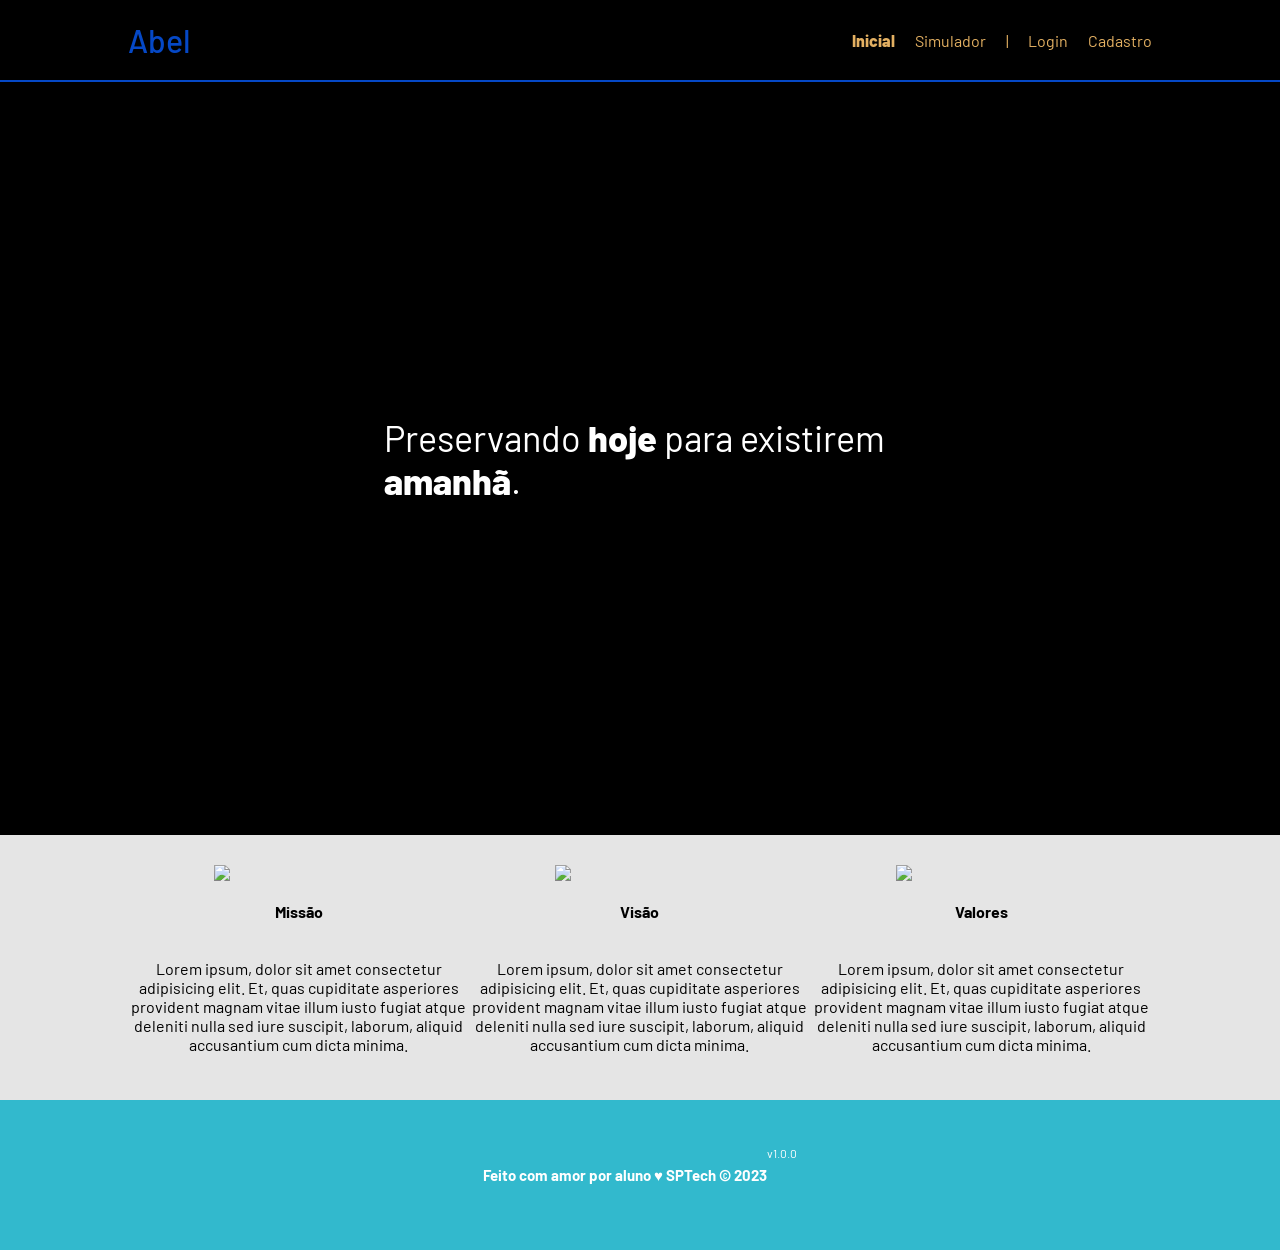
==== public/index.html @ 39e44825 "Reconfigurando diretórios" ====
<!DOCTYPE html>
<html lang="en">

<head>
    <meta charset="UTF-8">
    <meta http-equiv="X-UA-Compatible" content="IE=edge">
    <meta name="viewport" content="width=device-width, initial-scale=1.0">

    <title>AquaTech | Página Inicial</title>

    <script src="./js/sessao.js"></script>

    <link rel="stylesheet" href="./css/estilo.css">
    <link rel="icon" href="./assets/icon/favicon2.ico">
    <link rel="preconnect" href="https://fonts.gstatic.com">
</head>

<body>
    <div class="header">
      <div class="container">
        <h1 class="titulo">Abel</h1>
        <ul class="navbar">
          <li class="agora">
            <a href="#">Inicial</a>
          </li>
          <li>
            <a href="simulador.html">Simulador</a>
          </li>
          <li>|</li>
          <li>
            <a href="login.html">Login</a>
          </li>
          <li>
            <a href="cadastro.html">Cadastro</a>
          </li>
        </ul>
      </div>
    </div>
  
    <div class="banner">
      <div class="container">
        <p>Preservando <span>hoje</span> para existirem <span>amanhã</span>.</p>
      </div>
    </div>
  
    <div class="social">
      <div class="container">
        <div class="boxes">
          <div class="box">
            <img src="assets/imgs/planet-earth_color.png">
            <h4>Missão</h4>
            <p>Lorem ipsum, dolor sit amet consectetur adipisicing elit. Et, quas cupiditate asperiores provident magnam
              vitae illum iusto fugiat atque deleniti nulla sed iure suscipit, laborum, aliquid accusantium cum dicta
              minima.</p>
          </div>
          <div class="box">
            <img src="assets/imgs/lightbulb_color.png">
            <h4>Visão</h4>
            <p>Lorem ipsum, dolor sit amet consectetur adipisicing elit. Et, quas cupiditate asperiores provident magnam
              vitae illum iusto fugiat atque deleniti nulla sed iure suscipit, laborum, aliquid accusantium cum dicta
              minima.</p>
          </div>
          <div class="box">
            <img src="assets/imgs/growth_color.png">
            <h4>Valores</h4>
            <p>Lorem ipsum, dolor sit amet consectetur adipisicing elit. Et, quas cupiditate asperiores provident magnam
              vitae illum iusto fugiat atque deleniti nulla sed iure suscipit, laborum, aliquid accusantium cum dicta
              minima.</p>
          </div>
        </div>
      </div>
    </div>
  
    <div class="footer">
      <div class="container">
        <h4>Feito com amor por aluno &hearts; SPTech &copy; 2023</h4>
        <span class="version">v1.0.0</span>
      </div>
    </div>
  </body>

</html>
---- public/css/estilo.css ----
@import url('https://fonts.googleapis.com/css2?family=Barlow:ital,wght@0,100;0,200;0,300;0,400;0,500;0,600;0,700;0,800;0,900;1,100;1,200;1,300;1,400;1,500;1,600;1,700;1,800;1,900&display=swap');


body {
  margin: 0;
  padding: 0;
  font-family: 'Barlow', 'Segoe UI', 'Segoe UI', Tahoma, Geneva, Verdana, sans-serif;
  background-color: black;
}

:root {
  --tamanho-header: 80px;
  --tamanho-banner: calc(100vh - var(--tamanho-header) - var(--tamanho-footer) - 2px);
  --tamanho-simulador: calc(100vh - var(--tamanho-header) - var(--tamanho-footer) - 2px);
  --tamanho-login: calc(100vh - var(--tamanho-header) - var(--tamanho-footer) - 2px);
  --tamanho-footer: 65px;
}

.container {
  display: flex;
  width: 80%;
  margin: auto;
}

.header {
  height: var(--tamanho-header);
  border-bottom: 2px solid #0548C6;
}

.header .container {
  justify-content: space-between;
  align-items: center;
  height: 100%;
}

.header a {
  text-decoration: none;
  color: #e3b062;
}

.agora {
  font-weight: 800;
}

.navbar {
  width: 300px;
  display: flex;
  align-items: center;
  justify-content: space-between;
  list-style: none;
  color: #e3b062;
}

.titulo {
  font-family: ;
  color: #0548C6;
  width: fit-content;
  font-weight: 500;
}

.header h1 {
  margin: 0;
}

/* BANNER */

.banner {
  height: var(--tamanho-banner);
  color: white;
  background-image: url('../assets/imgs/bg-jelly-fish-para-home.png');
  background-size: cover;
}

.banner .container {
  justify-content: center;
  align-items: center;
  height: 100%;
}

.banner .container p {
  width: 50%;
  margin: 0;
  padding: 0;
  font-size: 36px;
}

.banner .container span {
  font-weight: 800;
}

/* MISSÃO VISÃO VALORES */

.social {
  background-color: #e5e5e5;
  display: flex;
}

.social .container {
  justify-content: center;
}

.box img {
  width: 170px;
}

.social .container .boxes {
  display: flex;
  justify-content: space-between;
  width: 100%;
  padding: 30px 0;
}

.social p {
  text-align: center;
}

.box {
  display: flex;
  flex-direction: column;
  align-items: center;
}

/* FOOTER */

.footer {
  background-color: #32b9cd;
  height: 150px;
  color: #fff;
  display: flex;
  font-size: 15px;
}

.footer .container {
  justify-content: center;
  text-align: center;
}

.footer .container .version {
  font-size: 12px;
}

/* LOGIN */

.login {
  height: var(--tamanho-login);
  background-image: url('../assets/imgs/bg-jelly-fish-para-home.png');
  background-size: cover;
}

.login .container {
  justify-content: center;
  align-items: center;
  height: 100%;
}

.card {
  width: 50%;
  background-color: #e5e5e5;
  border-radius: 10px;
  display: flex;
  align-items: center;
  justify-content: space-evenly;
  color: palevioletred;
  flex-direction: column;
  height: fit-content;
  padding: 20px 0;
}

.card h2 {
  margin: 0;
  font-size: 30px;
}

.formulario {
  display: flex;
  height: 90%;
  width: 80%;
  justify-content: space-around;
  flex-direction: column;
}

.formulario span {
  font-size: 15px;
  font-weight: 800;
}

.formulario input {
  border: 2px solid #32b9cd;
  text-align: center;
  border-radius: 10px;
  margin: 0;
}

.formulario select {
  border: 2px solid #32b9cd;
  background-color: white;
  color: gray;
  height: 36px;
  text-align: center;
  border-radius: 10px;
  margin: 0;
}

.campo {
  display: flex;
  flex-direction: column;
  justify-content: start;
  padding: 5px 0;
}

.botao {
  cursor: pointer;
  font-family: "Barlow", sans-serif;
  border: 0;
  border-radius: 5px;
  font-weight: 600;
  font-size: 18px;
  color: #fff;
  background-color: #ED145B;
  width: 120px;
  height: 30px;
  align-self: center;
  margin-top: 20px;
}

.loading-div {
  width: 50px;
  display: none;
}

.loading-div img {
  height: 50px;
  width: 50px;
}

#div_erros_login {
  display: none
}

/* FORMULARIO */

.alerta_erro{
  display: flex;
  justify-content: flex-end;
}

.card_erro {
  display: none;
  background-color: #fff;
  color: black;
  width: 230px;
  position: fixed;
  border-radius: 4px;
  border: #ED145B 3px solid;
  padding: 10px;
  margin-right: 10%;
}

.card_erro #mensagem_erro{
  font-weight: 500;
  font-size: 20px;
}

.formulario .tipo_campo {
  font-size: 20px;
  font-weight: 600 !important;
}

.formulario {
  display: flex;
  flex-direction: column;
}

input {
  margin-bottom: 10px;
  border: 2px solid #32b9cd;
  padding: 10px;
  text-align: center;
  border-radius: 10px;
}

.btn {
  font-family: "Barlow", sans-serif;
  border: 0;
  border-radius: 5px;
  font-weight: 600;
  font-size: 18px;
  padding: 10px 15px;
  color: white;
  background-color: #ED145B;
  width: 120px;
  align-self: center;
  margin-top: 5px;
}

.loading-div {
  width: 50px;
  margin: auto;
  display: none;
}

.loading-div img {
  height: 50px;
  width: 50px;
}

/* SIMULADOR */

.simulador {
  color: white;
}

.simulador .container {
  flex-direction: column;
  overflow: scroll; 
  height: var(--tamanho-simulador);
}

/* ALERTA */

#alerta {
  position: absolute;
  right: 0;
  bottom: 0;
}

.mensagem-alarme {
  background-color: white;
  border-radius: 5px;
  width: 300px;
  height: 80px;
  margin: 10px;
  padding: 10px 0;
  display: flex;
  justify-content: space-evenly;
  align-items: center;
}

.mensagem-alarme h3 {
  font-size: 14px;
  margin: 0;
}

.mensagem-alarme .informacao {
  width: 66%;
}

.alarme-sino {
  width: 48px;
  height: 48px;
  animation-name: bell;
  animation-duration: 4s;
  background-image: url('https://cdn-icons-png.flaticon.com/512/1157/1157000.png');
  background-size: cover;
  animation-iteration-count: infinite;
}

@keyframes bell {
  0%   {transform: rotate(25deg)}
  25%  {transform: rotate(-25deg)}
  50%  {transform: rotate(25deg)}
  75%  {transform: rotate(-25deg)}
  100% {transform: rotate(25deg)}
}
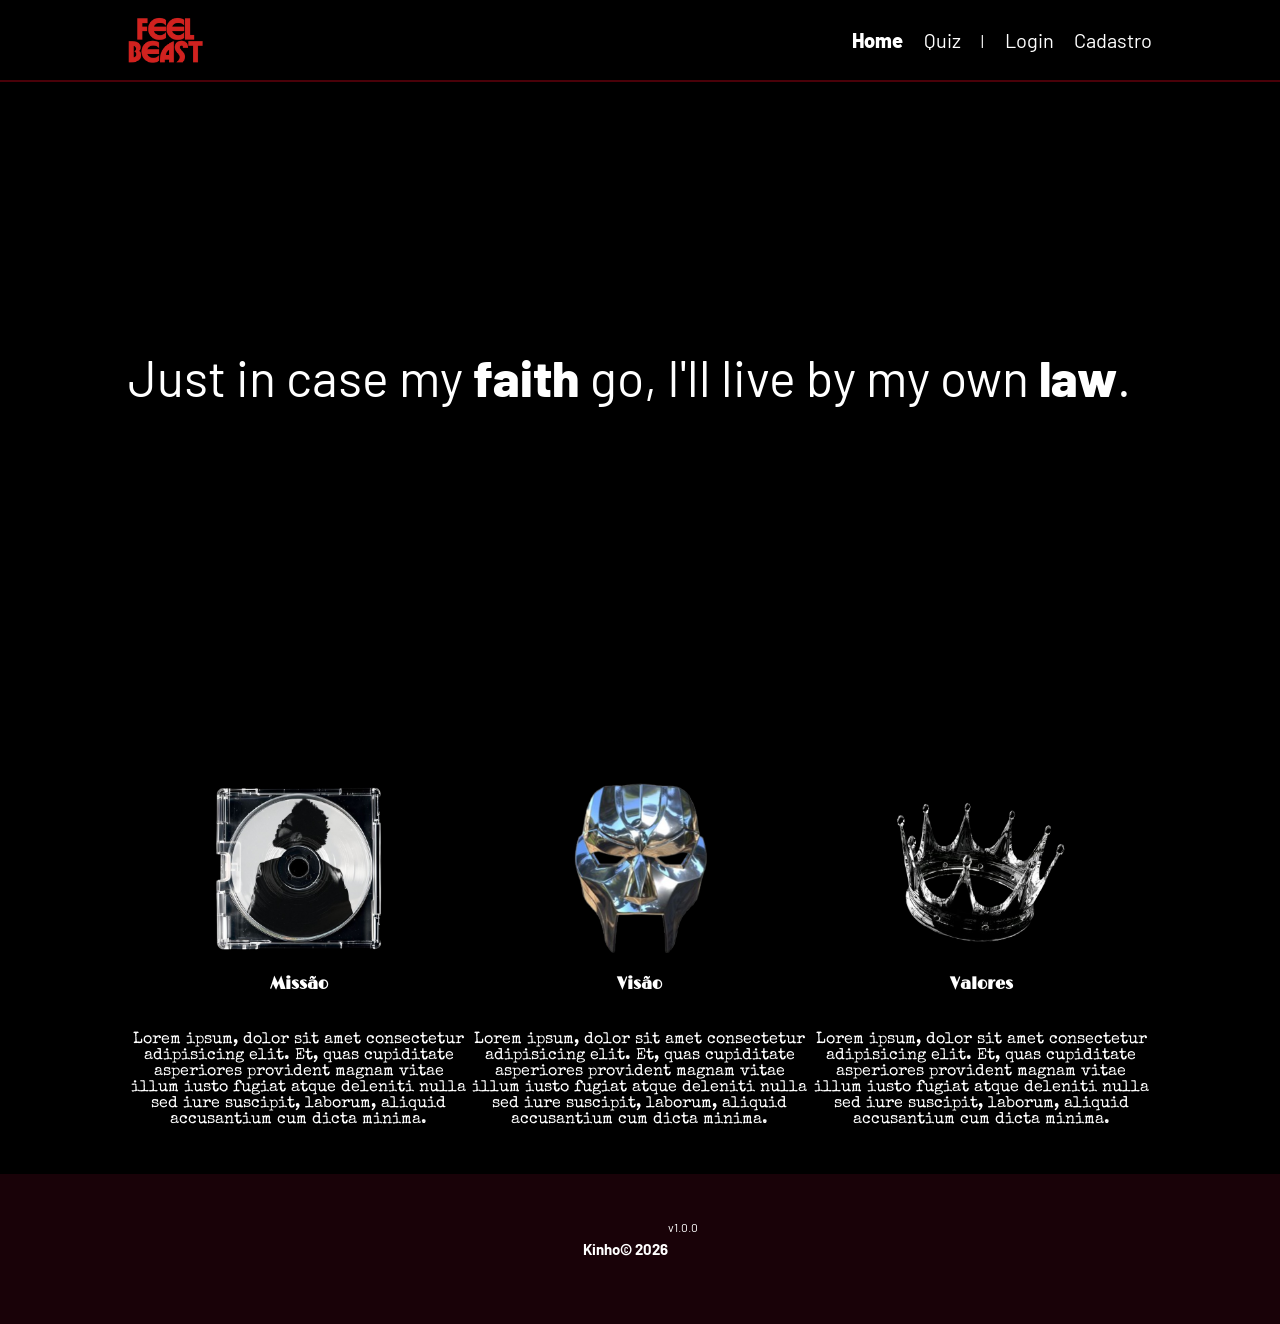
==== commit c4bbde7b: "Fazendo algumas alterações na home completa e detalhes nas outras pages" ====
--- a/public/index.html
+++ b/public/index.html
@@ -6,25 +6,25 @@
     <meta http-equiv="X-UA-Compatible" content="IE=edge">
     <meta name="viewport" content="width=device-width, initial-scale=1.0">
 
-    <title>AquaTech | Página Inicial</title>
+    <title>Feel Beast | Home</title>
 
     <script src="./js/sessao.js"></script>
 
     <link rel="stylesheet" href="./css/estilo.css">
-    <link rel="icon" href="./assets/icon/favicon2.ico">
+    <link rel="icon" href="./assets/icon/XOicon.png">
     <link rel="preconnect" href="https://fonts.gstatic.com">
 </head>
 
 <body>
     <div class="header">
       <div class="container">
-        <h1 class="titulo">Abel</h1>
+        <a href="index.html" class="titulo"><img src="../public/assets/imgs/FeelBeast.png" alt=""></a>
         <ul class="navbar">
           <li class="agora">
-            <a href="#">Inicial</a>
+            <a href="#">Home</a>
           </li>
           <li>
-            <a href="simulador.html">Simulador</a>
+            <a href="quiz.html">Quiz</a>
           </li>
           <li>|</li>
           <li>
@@ -39,7 +39,7 @@
   
     <div class="banner">
       <div class="container">
-        <p>Preservando <span>hoje</span> para existirem <span>amanhã</span>.</p>
+        <p>Just in case my <span>faith</span> go, I'll live by my own <span>law</span>.</p>
       </div>
     </div>
   
@@ -47,21 +47,21 @@
       <div class="container">
         <div class="boxes">
           <div class="box">
-            <img src="assets/imgs/planet-earth_color.png">
+            <img src="assets/imgs/disc.png">
             <h4>Missão</h4>
             <p>Lorem ipsum, dolor sit amet consectetur adipisicing elit. Et, quas cupiditate asperiores provident magnam
               vitae illum iusto fugiat atque deleniti nulla sed iure suscipit, laborum, aliquid accusantium cum dicta
               minima.</p>
           </div>
           <div class="box">
-            <img src="assets/imgs/lightbulb_color.png">
+            <img src="assets/imgs/mask.png">
             <h4>Visão</h4>
             <p>Lorem ipsum, dolor sit amet consectetur adipisicing elit. Et, quas cupiditate asperiores provident magnam
               vitae illum iusto fugiat atque deleniti nulla sed iure suscipit, laborum, aliquid accusantium cum dicta
               minima.</p>
           </div>
           <div class="box">
-            <img src="assets/imgs/growth_color.png">
+            <img src="assets/imgs/crown.png">
             <h4>Valores</h4>
             <p>Lorem ipsum, dolor sit amet consectetur adipisicing elit. Et, quas cupiditate asperiores provident magnam
               vitae illum iusto fugiat atque deleniti nulla sed iure suscipit, laborum, aliquid accusantium cum dicta
@@ -73,7 +73,7 @@
   
     <div class="footer">
       <div class="container">
-        <h4>Feito com amor por aluno &hearts; SPTech &copy; 2023</h4>
+        <h4>Kinho&copy; 2026</h4>
         <span class="version">v1.0.0</span>
       </div>
     </div>
--- a/public/css/estilo.css
+++ b/public/css/estilo.css
@@ -1,5 +1,6 @@
 @import url('https://fonts.googleapis.com/css2?family=Barlow:ital,wght@0,100;0,200;0,300;0,400;0,500;0,600;0,700;0,800;0,900;1,100;1,200;1,300;1,400;1,500;1,600;1,700;1,800;1,900&display=swap');
-
+@import url('https://fonts.googleapis.com/css2?family=Limelight&display=swap');
+@import url('https://fonts.googleapis.com/css2?family=Limelight&family=Special+Elite&display=swap');
 
 body {
   margin: 0;
@@ -11,7 +12,7 @@
 :root {
   --tamanho-header: 80px;
   --tamanho-banner: calc(100vh - var(--tamanho-header) - var(--tamanho-footer) - 2px);
-  --tamanho-simulador: calc(100vh - var(--tamanho-header) - var(--tamanho-footer) - 2px);
+  --tamanho-quiz: calc(100vh - var(--tamanho-header) - var(--tamanho-footer) - 2px);
   --tamanho-login: calc(100vh - var(--tamanho-header) - var(--tamanho-footer) - 2px);
   --tamanho-footer: 65px;
 }
@@ -24,7 +25,10 @@
 
 .header {
   height: var(--tamanho-header);
-  border-bottom: 2px solid #0548C6;
+  border-bottom: 2px solid #4a0109;
+  position: fixed;
+  width: 100%;
+  background-color: black;
 }
 
 .header .container {
@@ -34,8 +38,9 @@
 }
 
 .header a {
+  font-size: 20px;
   text-decoration: none;
-  color: #e3b062;
+  color: white;
 }
 
 .agora {
@@ -48,14 +53,14 @@
   align-items: center;
   justify-content: space-between;
   list-style: none;
-  color: #e3b062;
+  color: white;
 }
 
 .titulo {
-  font-family: ;
-  color: #0548C6;
-  width: fit-content;
-  font-weight: 500;
+  width: 75px;
+  height: 75px;
+  display: flex;
+
 }
 
 .header h1 {
@@ -67,7 +72,7 @@
 .banner {
   height: var(--tamanho-banner);
   color: white;
-  background-image: url('../assets/imgs/bg-jelly-fish-para-home.png');
+  background-image: url('../assets/imgs/banner.jpg');
   background-size: cover;
 }
 
@@ -78,10 +83,10 @@
 }
 
 .banner .container p {
-  width: 50%;
+  width: 100%;
   margin: 0;
   padding: 0;
-  font-size: 36px;
+  font-size: 50px;
 }
 
 .banner .container span {
@@ -91,7 +96,7 @@
 /* MISSÃO VISÃO VALORES */
 
 .social {
-  background-color: #e5e5e5;
+  background-color: black;
   display: flex;
 }
 
@@ -110,8 +115,15 @@
   padding: 30px 0;
 }
 
-.social p {
-  text-align: center;
+.social p{
+  text-align: center;
+  color: white;
+  font-family: "Special Elite", system-ui;
+}
+
+.social h4{
+  color: white;
+  font-family: "Limelight", sans-serif;
 }
 
 .box {
@@ -123,7 +135,7 @@
 /* FOOTER */
 
 .footer {
-  background-color: #32b9cd;
+  background-color: #190208;
   height: 150px;
   color: #fff;
   display: flex;
@@ -143,7 +155,7 @@
 
 .login {
   height: var(--tamanho-login);
-  background-image: url('../assets/imgs/bg-jelly-fish-para-home.png');
+  background-image: url('../assets/imgs/banner.jpg');
   background-size: cover;
 }
 
@@ -304,16 +316,16 @@
   width: 50px;
 }
 
-/* SIMULADOR */
-
-.simulador {
-  color: white;
-}
-
-.simulador .container {
+/* QUIZ */
+
+.quiz {
+  color: white;
+}
+
+.quiz .container {
   flex-direction: column;
   overflow: scroll; 
-  height: var(--tamanho-simulador);
+  height: var(--tamanho-quiz);
 }
 
 /* ALERTA */
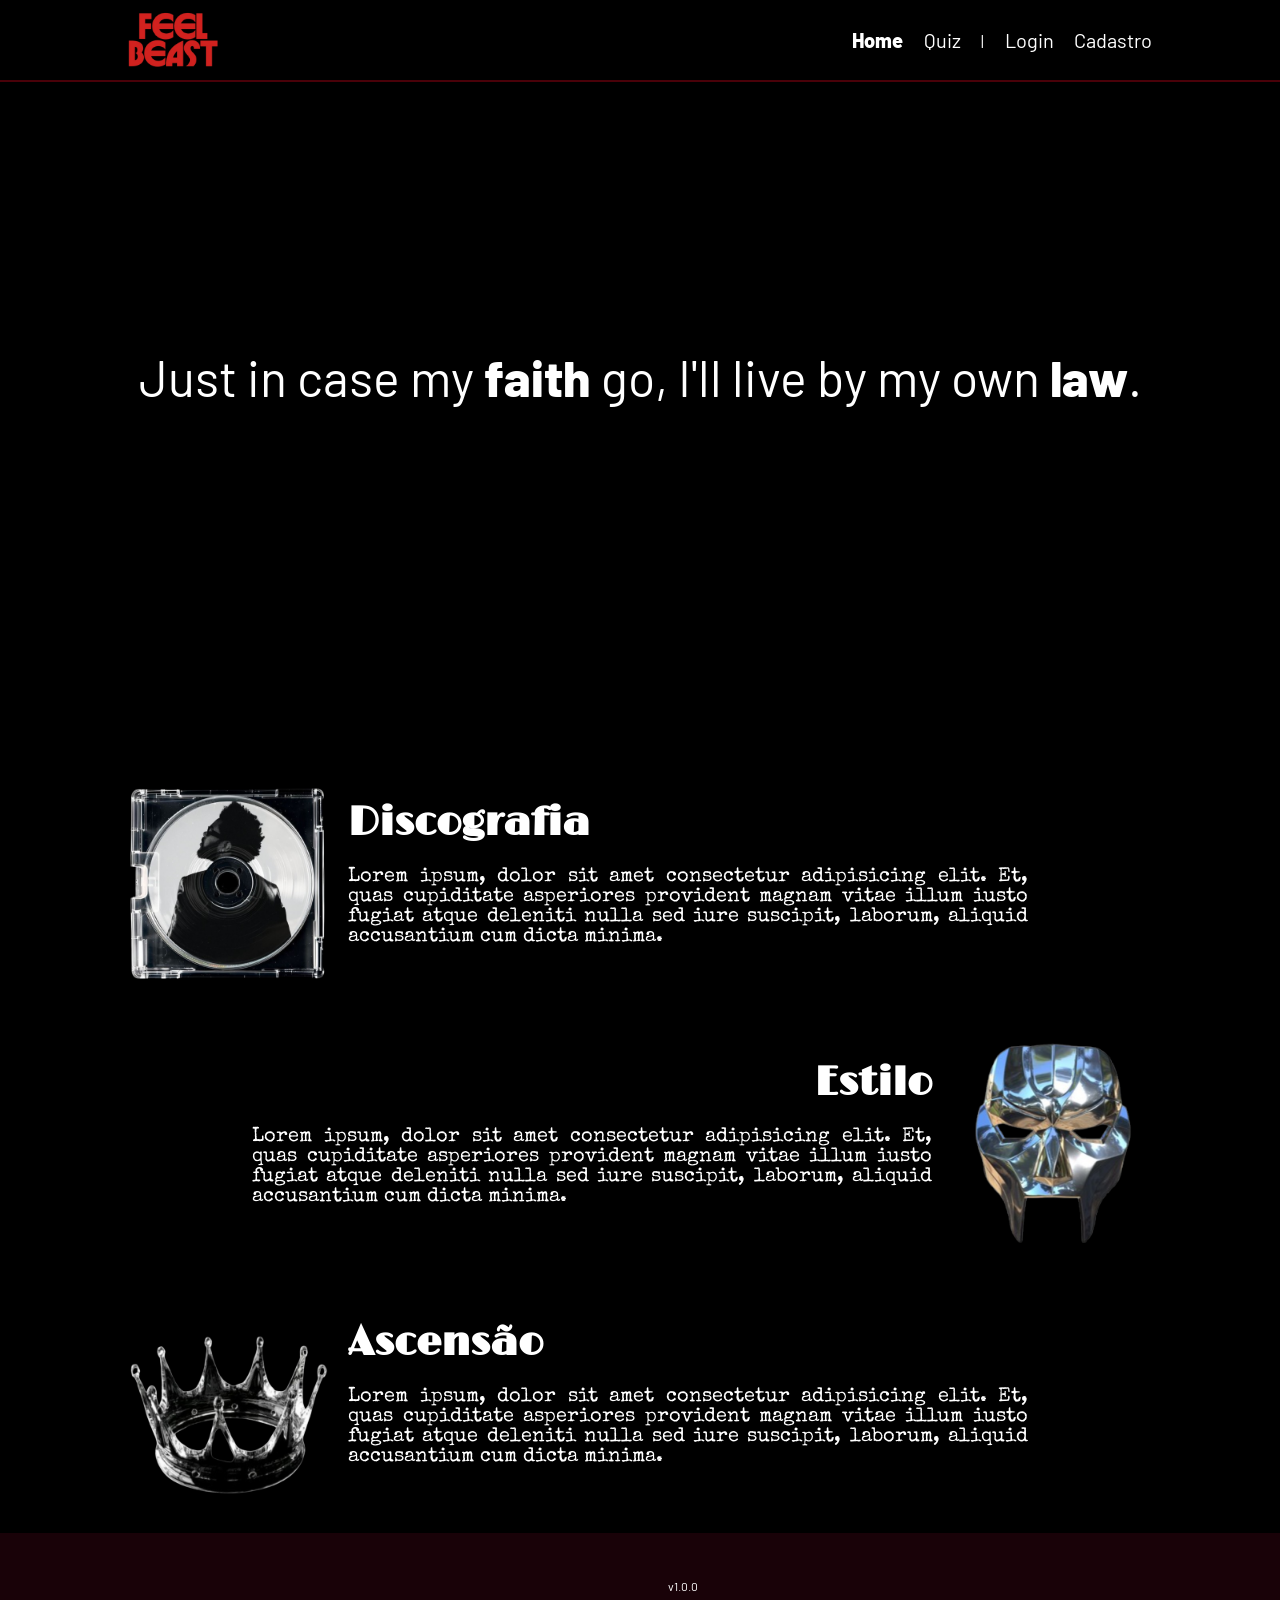
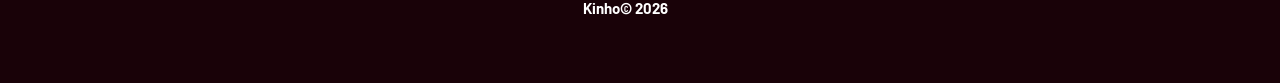
==== commit 1eee76e5: "Fazendo alterações no CSS" ====
--- a/public/index.html
+++ b/public/index.html
@@ -2,67 +2,72 @@
 <html lang="en">
 
 <head>
-    <meta charset="UTF-8">
-    <meta http-equiv="X-UA-Compatible" content="IE=edge">
-    <meta name="viewport" content="width=device-width, initial-scale=1.0">
+  <meta charset="UTF-8">
+  <meta http-equiv="X-UA-Compatible" content="IE=edge">
+  <meta name="viewport" content="width=device-width, initial-scale=1.0">
 
-    <title>Feel Beast | Home</title>
+  <title>Feel Beast | Home</title>
 
-    <script src="./js/sessao.js"></script>
+  <script src="./js/sessao.js"></script>
 
-    <link rel="stylesheet" href="./css/estilo.css">
-    <link rel="icon" href="./assets/icon/XOicon.png">
-    <link rel="preconnect" href="https://fonts.gstatic.com">
+  <link rel="stylesheet" href="./css/estilo.css">
+  <link rel="icon" href="./assets/icon/XOicon.png">
+  <link rel="preconnect" href="https://fonts.gstatic.com">
 </head>
 
 <body>
-    <div class="header">
-      <div class="container">
-        <a href="index.html" class="titulo"><img src="../public/assets/imgs/FeelBeast.png" alt=""></a>
-        <ul class="navbar">
-          <li class="agora">
-            <a href="#">Home</a>
-          </li>
-          <li>
-            <a href="quiz.html">Quiz</a>
-          </li>
-          <li>|</li>
-          <li>
-            <a href="login.html">Login</a>
-          </li>
-          <li>
-            <a href="cadastro.html">Cadastro</a>
-          </li>
-        </ul>
-      </div>
+  <div class="header">
+    <div class="container">
+      <a href="index.html" class="titulo"><img src="../public/assets/imgs/FeelBeast.png" alt=""></a>
+      <ul class="navbar">
+        <li class="agora">
+          <a href="#">Home</a>
+        </li>
+        <li>
+          <a href="quiz.html">Quiz</a>
+        </li>
+        <li>|</li>
+        <li>
+          <a href="login.html">Login</a>
+        </li>
+        <li>
+          <a href="cadastro.html">Cadastro</a>
+        </li>
+      </ul>
     </div>
-  
-    <div class="banner">
-      <div class="container">
-        <p>Just in case my <span>faith</span> go, I'll live by my own <span>law</span>.</p>
-      </div>
+  </div>
+
+  <div class="banner">
+    <div class="container">
+      <p>Just in case my <span>faith</span> go, I'll live by my own <span>law</span>.</p>
     </div>
-  
-    <div class="social">
-      <div class="container">
-        <div class="boxes">
-          <div class="box">
-            <img src="assets/imgs/disc.png">
-            <h4>Missão</h4>
+  </div>
+
+  <div class="social">
+    <div class="container">
+      <div class="boxes">
+        <div class="box box1">
+          <img src="assets/imgs/disc.png">
+          <div class="info">
+            <h4>Discografia</h4>
             <p>Lorem ipsum, dolor sit amet consectetur adipisicing elit. Et, quas cupiditate asperiores provident magnam
               vitae illum iusto fugiat atque deleniti nulla sed iure suscipit, laborum, aliquid accusantium cum dicta
               minima.</p>
           </div>
-          <div class="box">
-            <img src="assets/imgs/mask.png">
-            <h4>Visão</h4>
+        </div>
+        <div class="box box2">
+          <img src="assets/imgs/mask.png">
+          <div class="info info2">
+            <h4>Estilo</h4>
             <p>Lorem ipsum, dolor sit amet consectetur adipisicing elit. Et, quas cupiditate asperiores provident magnam
               vitae illum iusto fugiat atque deleniti nulla sed iure suscipit, laborum, aliquid accusantium cum dicta
               minima.</p>
           </div>
-          <div class="box">
-            <img src="assets/imgs/crown.png">
-            <h4>Valores</h4>
+        </div>
+        <div class="box box3">
+          <img src="assets/imgs/straightcrown-removebg-preview.png">
+          <div class="info">
+            <h4>Ascensão</h4>
             <p>Lorem ipsum, dolor sit amet consectetur adipisicing elit. Et, quas cupiditate asperiores provident magnam
               vitae illum iusto fugiat atque deleniti nulla sed iure suscipit, laborum, aliquid accusantium cum dicta
               minima.</p>
@@ -70,13 +75,18 @@
         </div>
       </div>
     </div>
-  
-    <div class="footer">
-      <div class="container">
-        <h4>Kinho&copy; 2026</h4>
-        <span class="version">v1.0.0</span>
-      </div>
+  </div>
+
+  <div>
+    
+  </div>
+
+  <div class="footer">
+    <div class="container">
+      <h4>Kinho&copy; 2026</h4>
+      <span class="version">v1.0.0</span>
     </div>
-  </body>
+  </div>
+</body>
 
 </html>
--- a/public/css/estilo.css
+++ b/public/css/estilo.css
@@ -24,6 +24,7 @@
 }
 
 .header {
+  z-index: 1;
   height: var(--tamanho-header);
   border-bottom: 2px solid #4a0109;
   position: fixed;
@@ -57,8 +58,8 @@
 }
 
 .titulo {
-  width: 75px;
-  height: 75px;
+  width: 90px;
+  height: 90px;
   display: flex;
 
 }
@@ -80,10 +81,10 @@
   justify-content: center;
   align-items: center;
   height: 100%;
+  width: 100%;
 }
 
 .banner .container p {
-  width: 100%;
   margin: 0;
   padding: 0;
   font-size: 50px;
@@ -105,7 +106,14 @@
 }
 
 .box img {
-  width: 170px;
+  width: 200px;
+  height: 200px;
+  z-index: 0;
+}
+
+.box:hover img {
+  /*Rotação*/
+  animation: rotacao 3s linear 0s infinite alternate;
 }
 
 .social .container .boxes {
@@ -113,27 +121,60 @@
   justify-content: space-between;
   width: 100%;
   padding: 30px 0;
-}
-
-.social p{
-  text-align: center;
+  flex-direction: column;
+  gap: 60px;
+}
+
+/*Rotação*/
+@keyframes rotacao {
+  0% {
+    transform: rotateY(0deg);
+  }
+
+  50% {
+    transform: rotateY(180deg);
+  }
+}
+
+.social p {
+  font-size: 20px;
+  text-align: justify;
   color: white;
   font-family: "Special Elite", system-ui;
 }
 
-.social h4{
+.social h4 {
+  font-size: 40px;
   color: white;
   font-family: "Limelight", sans-serif;
+  margin: 0;
+  
 }
 
 .box {
   display: flex;
-  flex-direction: column;
-  align-items: center;
+  flex-direction: row;
+  align-items: center;
+  max-width: 900px;
+  gap: 20px ;
+}
+
+.box2{
+  flex-direction: row-reverse;
+  align-self: end;
+}
+
+.info {
+  display: flex;
+  flex-direction: column;
+  align-items: flex-start;
+}
+
+.info2 {
+  align-items: flex-end;
 }
 
 /* FOOTER */
-
 .footer {
   background-color: #190208;
   height: 150px;
@@ -152,7 +193,6 @@
 }
 
 /* LOGIN */
-
 .login {
   height: var(--tamanho-login);
   background-image: url('../assets/imgs/banner.jpg');
@@ -251,7 +291,7 @@
 
 /* FORMULARIO */
 
-.alerta_erro{
+.alerta_erro {
   display: flex;
   justify-content: flex-end;
 }
@@ -268,7 +308,7 @@
   margin-right: 10%;
 }
 
-.card_erro #mensagem_erro{
+.card_erro #mensagem_erro {
   font-weight: 500;
   font-size: 20px;
 }
@@ -324,7 +364,7 @@
 
 .quiz .container {
   flex-direction: column;
-  overflow: scroll; 
+  overflow: scroll;
   height: var(--tamanho-quiz);
 }
 
@@ -368,9 +408,23 @@
 }
 
 @keyframes bell {
-  0%   {transform: rotate(25deg)}
-  25%  {transform: rotate(-25deg)}
-  50%  {transform: rotate(25deg)}
-  75%  {transform: rotate(-25deg)}
-  100% {transform: rotate(25deg)}
+  0% {
+    transform: rotate(25deg)
+  }
+
+  25% {
+    transform: rotate(-25deg)
+  }
+
+  50% {
+    transform: rotate(25deg)
+  }
+
+  75% {
+    transform: rotate(-25deg)
+  }
+
+  100% {
+    transform: rotate(25deg)
+  }
 }
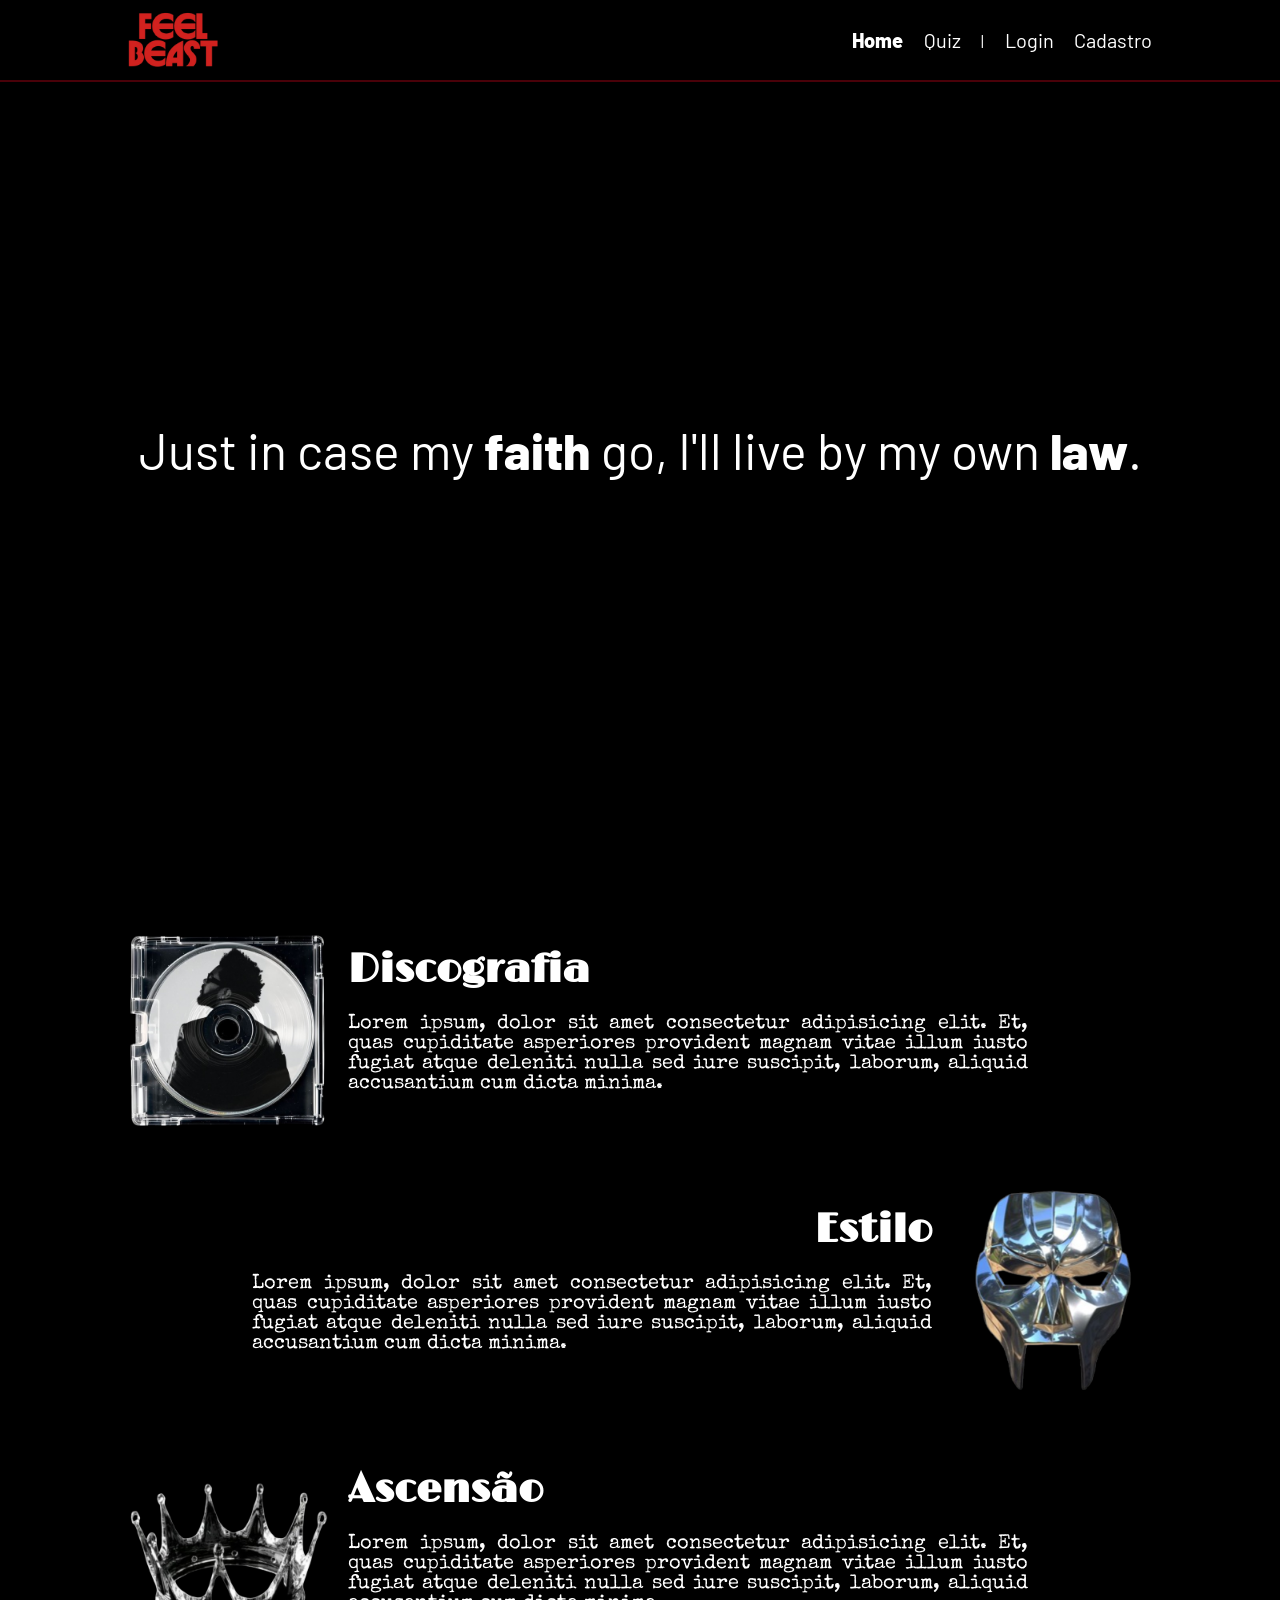
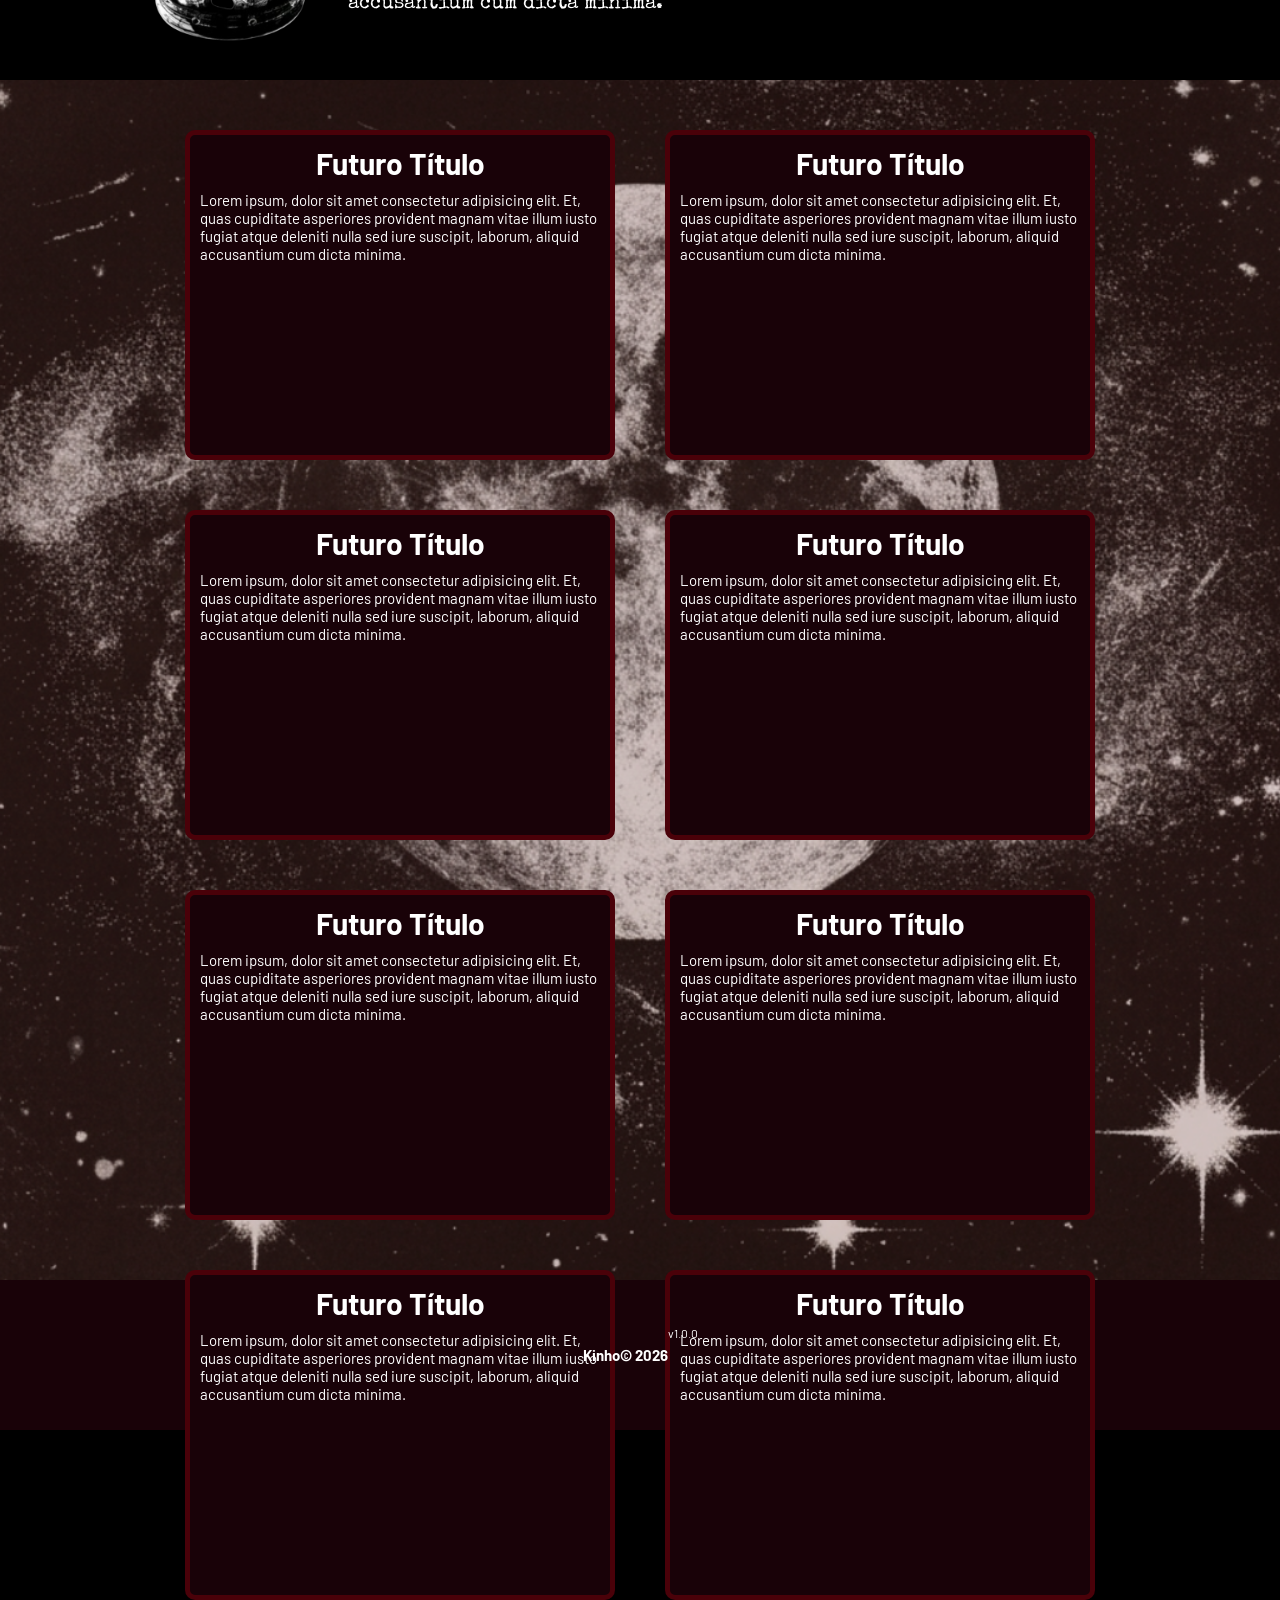
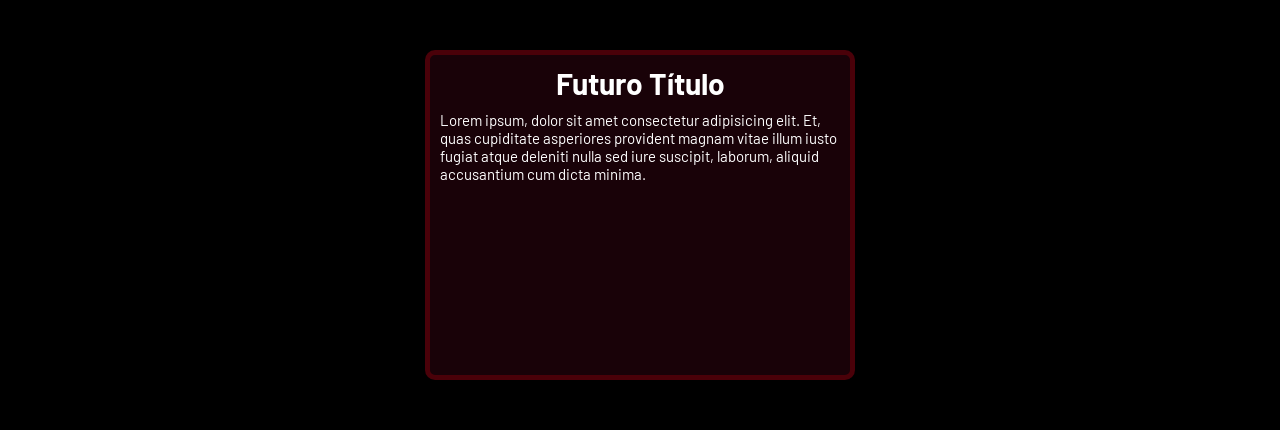
==== commit 954f9ec4: "Fazendo alterações no CSS" ====
--- a/public/index.html
+++ b/public/index.html
@@ -77,8 +77,74 @@
     </div>
   </div>
 
-  <div>
-    
+  <div class="social2">
+    <div class="container">
+      <div class="blocos">
+        <div class="bloco">
+          <img src="" alt="">
+          <h4>Futuro Título</h4>
+          <p>Lorem ipsum, dolor sit amet consectetur adipisicing elit. Et, quas cupiditate asperiores provident magnam
+              vitae illum iusto fugiat atque deleniti nulla sed iure suscipit, laborum, aliquid accusantium cum dicta
+              minima.</p>
+        </div>
+        <div class="bloco">
+          <img src="" alt="">
+          <h4>Futuro Título</h4>
+          <p>Lorem ipsum, dolor sit amet consectetur adipisicing elit. Et, quas cupiditate asperiores provident magnam
+              vitae illum iusto fugiat atque deleniti nulla sed iure suscipit, laborum, aliquid accusantium cum dicta
+              minima.</p>
+        </div>
+        <div class="bloco">
+          <img src="" alt="">
+          <h4>Futuro Título</h4>
+          <p>Lorem ipsum, dolor sit amet consectetur adipisicing elit. Et, quas cupiditate asperiores provident magnam
+              vitae illum iusto fugiat atque deleniti nulla sed iure suscipit, laborum, aliquid accusantium cum dicta
+              minima.</p>
+        </div>
+        <div class="bloco">
+          <img src="" alt="">
+          <h4>Futuro Título</h4>
+          <p>Lorem ipsum, dolor sit amet consectetur adipisicing elit. Et, quas cupiditate asperiores provident magnam
+              vitae illum iusto fugiat atque deleniti nulla sed iure suscipit, laborum, aliquid accusantium cum dicta
+              minima.</p>
+        </div>
+        <div class="bloco">
+          <img src="" alt="">
+          <h4>Futuro Título</h4>
+          <p>Lorem ipsum, dolor sit amet consectetur adipisicing elit. Et, quas cupiditate asperiores provident magnam
+              vitae illum iusto fugiat atque deleniti nulla sed iure suscipit, laborum, aliquid accusantium cum dicta
+              minima.</p>
+        </div>
+        <div class="bloco">
+          <img src="" alt="">
+          <h4>Futuro Título</h4>
+          <p>Lorem ipsum, dolor sit amet consectetur adipisicing elit. Et, quas cupiditate asperiores provident magnam
+              vitae illum iusto fugiat atque deleniti nulla sed iure suscipit, laborum, aliquid accusantium cum dicta
+              minima.</p>
+        </div>
+        <div class="bloco">
+          <img src="" alt="">
+          <h4>Futuro Título</h4>
+          <p>Lorem ipsum, dolor sit amet consectetur adipisicing elit. Et, quas cupiditate asperiores provident magnam
+              vitae illum iusto fugiat atque deleniti nulla sed iure suscipit, laborum, aliquid accusantium cum dicta
+              minima.</p>
+        </div>
+        <div class="bloco">
+          <img src="" alt="">
+          <h4>Futuro Título</h4>
+          <p>Lorem ipsum, dolor sit amet consectetur adipisicing elit. Et, quas cupiditate asperiores provident magnam
+              vitae illum iusto fugiat atque deleniti nulla sed iure suscipit, laborum, aliquid accusantium cum dicta
+              minima.</p>
+        </div>
+        <div class="bloco">
+          <img src="" alt="">
+          <h4>Futuro Título</h4>
+          <p>Lorem ipsum, dolor sit amet consectetur adipisicing elit. Et, quas cupiditate asperiores provident magnam
+              vitae illum iusto fugiat atque deleniti nulla sed iure suscipit, laborum, aliquid accusantium cum dicta
+              minima.</p>
+        </div>
+      </div>
+    </div>
   </div>
 
   <div class="footer">
--- a/public/css/estilo.css
+++ b/public/css/estilo.css
@@ -75,6 +75,11 @@
   color: white;
   background-image: url('../assets/imgs/banner.jpg');
   background-size: cover;
+  height: 900px;
+
+  position: sticky;
+  top: 0;
+  z-index: -100;
 }
 
 .banner .container {
@@ -125,7 +130,7 @@
   gap: 60px;
 }
 
-/*Rotação*/
+/*Rotação das imagens*/
 @keyframes rotacao {
   0% {
     transform: rotateY(0deg);
@@ -148,7 +153,7 @@
   color: white;
   font-family: "Limelight", sans-serif;
   margin: 0;
-  
+
 }
 
 .box {
@@ -156,10 +161,10 @@
   flex-direction: row;
   align-items: center;
   max-width: 900px;
-  gap: 20px ;
-}
-
-.box2{
+  gap: 20px;
+}
+
+.box2 {
   flex-direction: row-reverse;
   align-self: end;
 }
@@ -173,6 +178,68 @@
 .info2 {
   align-items: flex-end;
 }
+
+.social2 {
+  background-color: #4a0109;
+  background-image: url('../assets/imgs/galaxy.png');
+  background-size: cover;
+  width: 100%;
+  height: 1200px;
+}
+
+.social2 .container {
+  .
+}
+
+.blocos {
+  display: flex;
+  padding: 50px 0px;
+  gap: 50px;
+  flex-wrap: wrap;
+  justify-content: center;
+}
+/*Rotação dos Albuns*/
+.blocos:hover{
+  
+}
+
+@keyframes album {
+  0% {
+    transform: rotateY(0deg);
+  }
+
+  50% {
+    transform: rotateY(180deg);
+  }
+}
+
+.bloco {
+  border: 5px solid;
+  border-color: #4a0109;
+  border-radius: 10px;
+  background-color: #190208;
+  height: 300px;
+  width: 400px;
+  padding: 10px;
+  display: flex;
+  flex-direction: column;
+  align-items: center;
+}
+
+.bloco h4 {
+  color: white;
+  font-size: 30px;
+  margin: 0px;
+  margin-bottom: 10px;
+}
+
+.bloco p {
+  color: white;
+  font-size: 15px;
+  margin: 0px;
+}
+
+
 
 /* FOOTER */
 .footer {
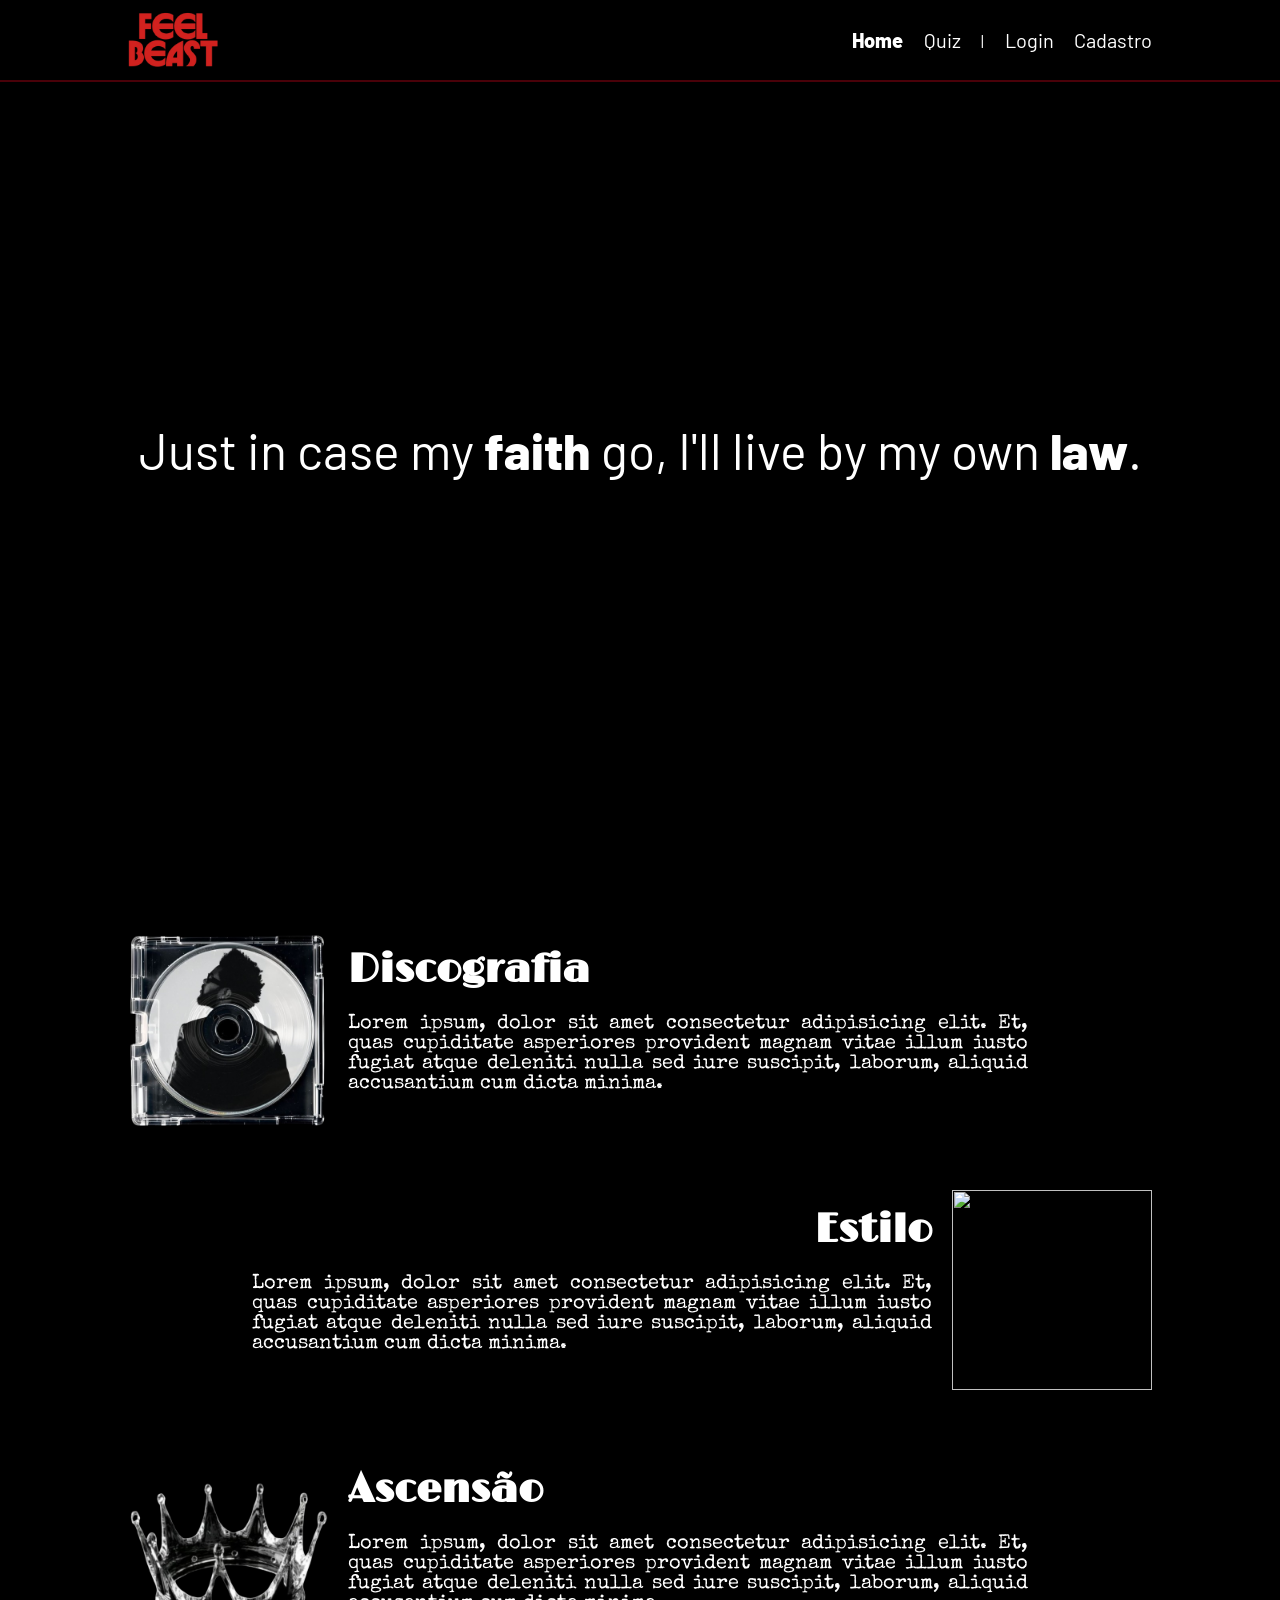
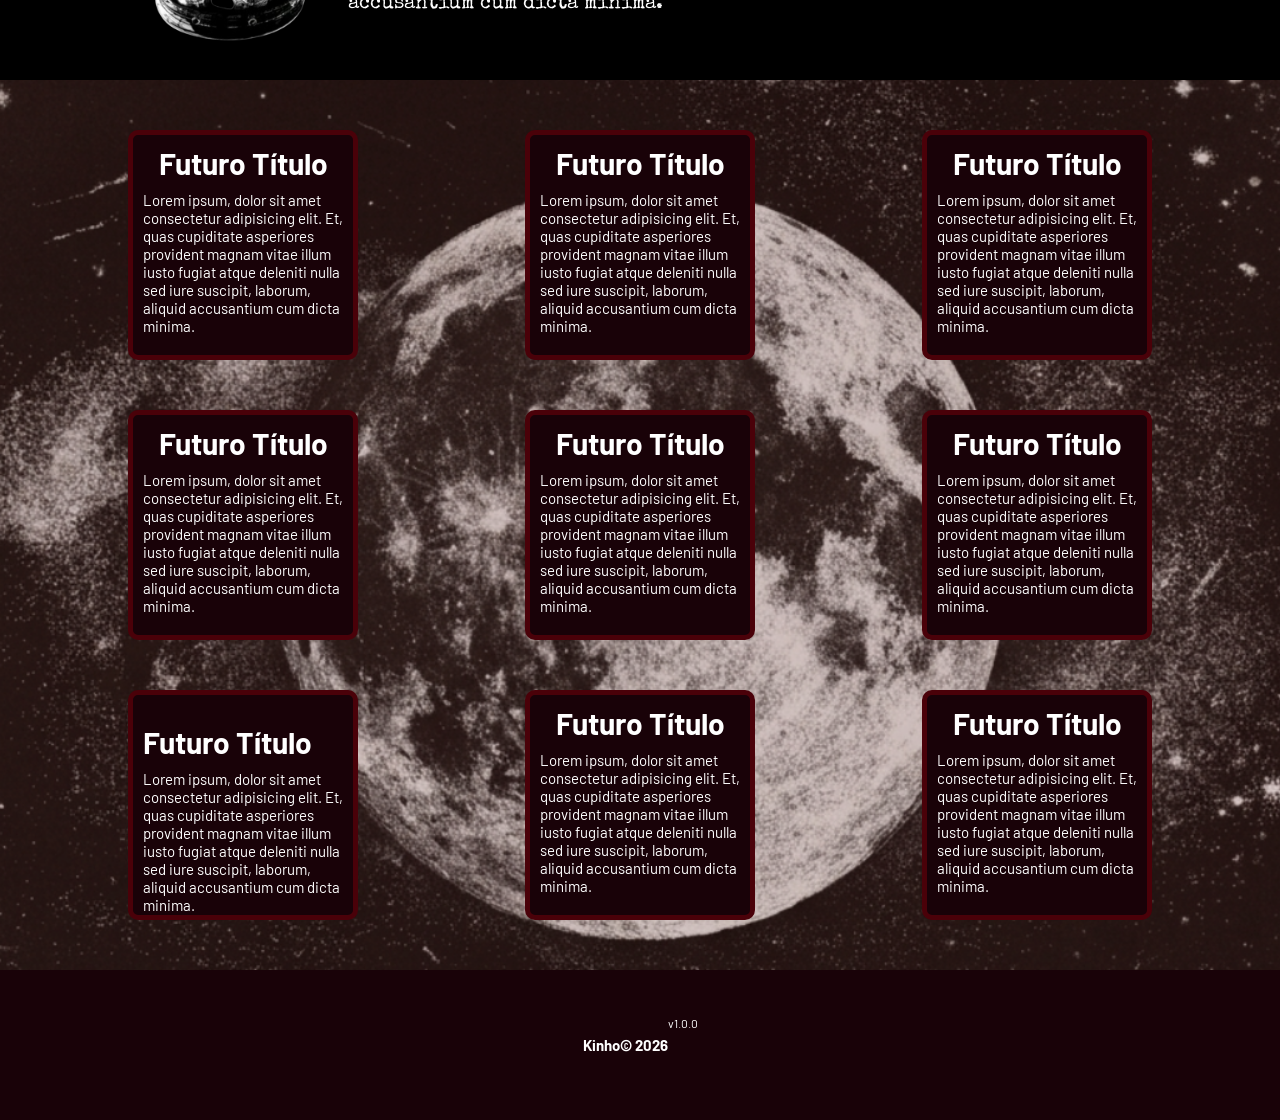
==== commit cd444e1c: "fazendo alterações no CSS" ====
--- a/public/index.html
+++ b/public/index.html
@@ -84,64 +84,68 @@
           <img src="" alt="">
           <h4>Futuro Título</h4>
           <p>Lorem ipsum, dolor sit amet consectetur adipisicing elit. Et, quas cupiditate asperiores provident magnam
-              vitae illum iusto fugiat atque deleniti nulla sed iure suscipit, laborum, aliquid accusantium cum dicta
-              minima.</p>
+            vitae illum iusto fugiat atque deleniti nulla sed iure suscipit, laborum, aliquid accusantium cum dicta
+            minima.</p>
         </div>
         <div class="bloco">
           <img src="" alt="">
           <h4>Futuro Título</h4>
           <p>Lorem ipsum, dolor sit amet consectetur adipisicing elit. Et, quas cupiditate asperiores provident magnam
-              vitae illum iusto fugiat atque deleniti nulla sed iure suscipit, laborum, aliquid accusantium cum dicta
-              minima.</p>
+            vitae illum iusto fugiat atque deleniti nulla sed iure suscipit, laborum, aliquid accusantium cum dicta
+            minima.</p>
         </div>
         <div class="bloco">
           <img src="" alt="">
           <h4>Futuro Título</h4>
           <p>Lorem ipsum, dolor sit amet consectetur adipisicing elit. Et, quas cupiditate asperiores provident magnam
-              vitae illum iusto fugiat atque deleniti nulla sed iure suscipit, laborum, aliquid accusantium cum dicta
-              minima.</p>
+            vitae illum iusto fugiat atque deleniti nulla sed iure suscipit, laborum, aliquid accusantium cum dicta
+            minima.</p>
         </div>
         <div class="bloco">
           <img src="" alt="">
           <h4>Futuro Título</h4>
           <p>Lorem ipsum, dolor sit amet consectetur adipisicing elit. Et, quas cupiditate asperiores provident magnam
-              vitae illum iusto fugiat atque deleniti nulla sed iure suscipit, laborum, aliquid accusantium cum dicta
-              minima.</p>
+            vitae illum iusto fugiat atque deleniti nulla sed iure suscipit, laborum, aliquid accusantium cum dicta
+            minima.</p>
         </div>
         <div class="bloco">
           <img src="" alt="">
           <h4>Futuro Título</h4>
           <p>Lorem ipsum, dolor sit amet consectetur adipisicing elit. Et, quas cupiditate asperiores provident magnam
-              vitae illum iusto fugiat atque deleniti nulla sed iure suscipit, laborum, aliquid accusantium cum dicta
-              minima.</p>
+            vitae illum iusto fugiat atque deleniti nulla sed iure suscipit, laborum, aliquid accusantium cum dicta
+            minima.</p>
         </div>
         <div class="bloco">
           <img src="" alt="">
           <h4>Futuro Título</h4>
           <p>Lorem ipsum, dolor sit amet consectetur adipisicing elit. Et, quas cupiditate asperiores provident magnam
+            vitae illum iusto fugiat atque deleniti nulla sed iure suscipit, laborum, aliquid accusantium cum dicta
+            minima.</p>
+        </div>
+        <div class="bloco">
+          <div class="frente">
+            <img src="" alt="">
+          </div>
+          <div class="atras">
+            <h4>Futuro Título</h4>
+            <p>Lorem ipsum, dolor sit amet consectetur adipisicing elit. Et, quas cupiditate asperiores provident magnam
               vitae illum iusto fugiat atque deleniti nulla sed iure suscipit, laborum, aliquid accusantium cum dicta
               minima.</p>
+          </div>
         </div>
         <div class="bloco">
           <img src="" alt="">
           <h4>Futuro Título</h4>
           <p>Lorem ipsum, dolor sit amet consectetur adipisicing elit. Et, quas cupiditate asperiores provident magnam
-              vitae illum iusto fugiat atque deleniti nulla sed iure suscipit, laborum, aliquid accusantium cum dicta
-              minima.</p>
+            vitae illum iusto fugiat atque deleniti nulla sed iure suscipit, laborum, aliquid accusantium cum dicta
+            minima.</p>
         </div>
         <div class="bloco">
           <img src="" alt="">
           <h4>Futuro Título</h4>
           <p>Lorem ipsum, dolor sit amet consectetur adipisicing elit. Et, quas cupiditate asperiores provident magnam
-              vitae illum iusto fugiat atque deleniti nulla sed iure suscipit, laborum, aliquid accusantium cum dicta
-              minima.</p>
-        </div>
-        <div class="bloco">
-          <img src="" alt="">
-          <h4>Futuro Título</h4>
-          <p>Lorem ipsum, dolor sit amet consectetur adipisicing elit. Et, quas cupiditate asperiores provident magnam
-              vitae illum iusto fugiat atque deleniti nulla sed iure suscipit, laborum, aliquid accusantium cum dicta
-              minima.</p>
+            vitae illum iusto fugiat atque deleniti nulla sed iure suscipit, laborum, aliquid accusantium cum dicta
+            minima.</p>
         </div>
       </div>
     </div>
--- a/public/css/estilo.css
+++ b/public/css/estilo.css
@@ -184,7 +184,7 @@
   background-image: url('../assets/imgs/galaxy.png');
   background-size: cover;
   width: 100%;
-  height: 1200px;
+  /* height: 900px; */
 }
 
 .social2 .container {
@@ -196,7 +196,7 @@
   padding: 50px 0px;
   gap: 50px;
   flex-wrap: wrap;
-  justify-content: center;
+  justify-content: space-between;
 }
 /*Rotação dos Albuns*/
 .blocos:hover{
@@ -218,8 +218,8 @@
   border-color: #4a0109;
   border-radius: 10px;
   background-color: #190208;
-  height: 300px;
-  width: 400px;
+  height: 200px;
+  width: 200px;
   padding: 10px;
   display: flex;
   flex-direction: column;
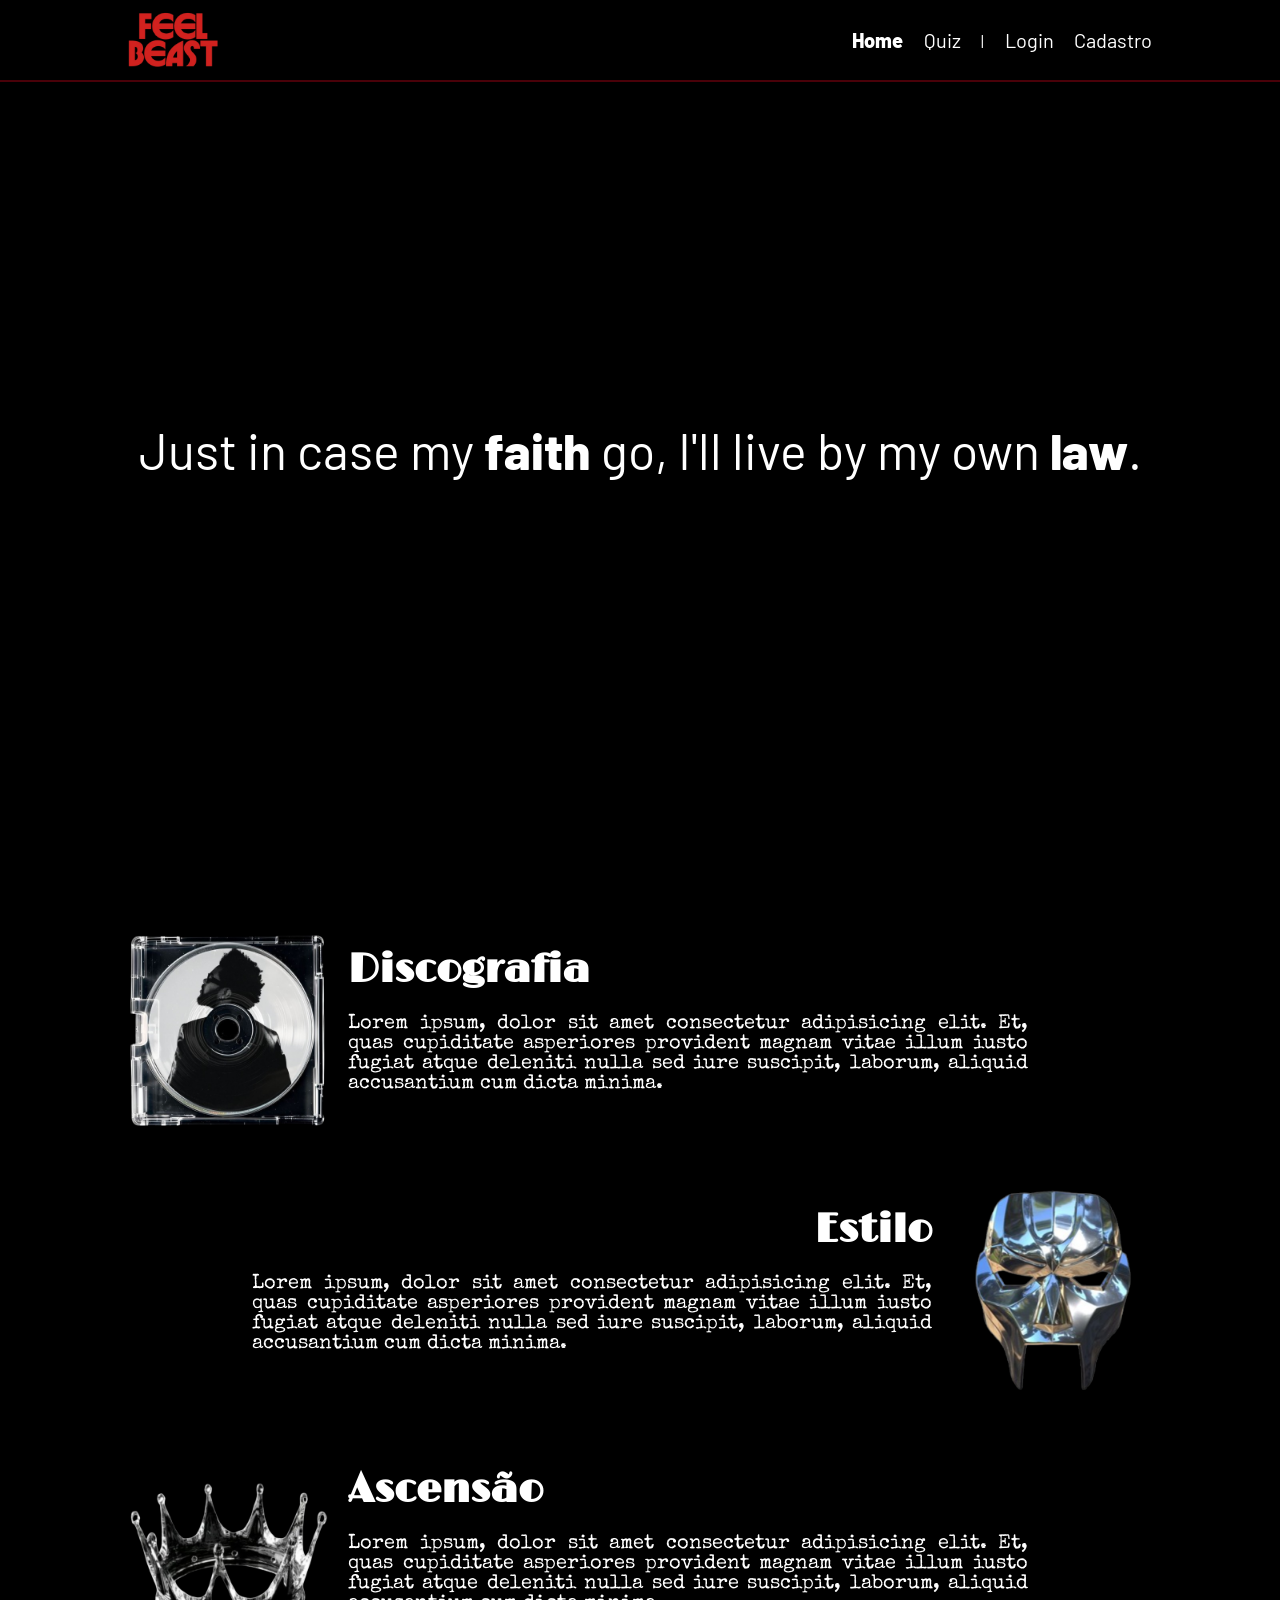
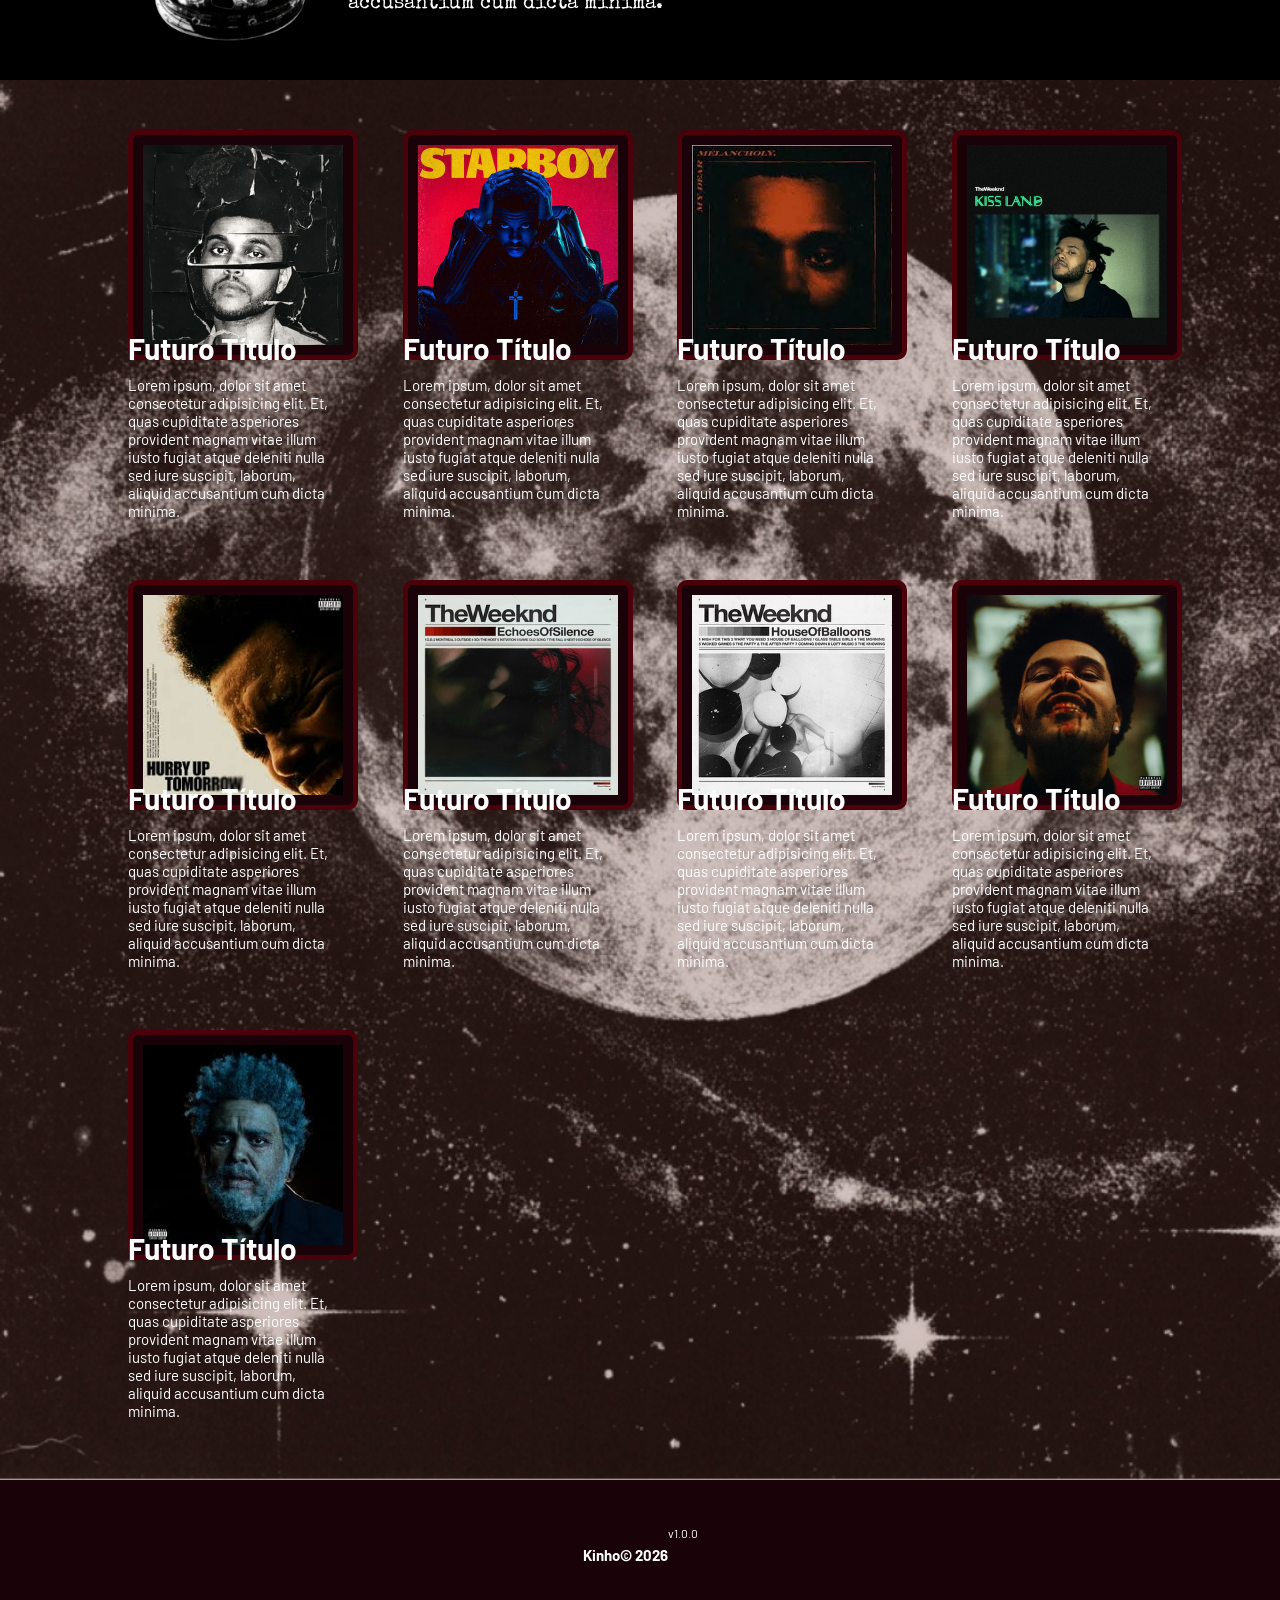
==== commit 32792a91: "Adicionando as imagens dos albuns no html" ====
--- a/public/index.html
+++ b/public/index.html
@@ -81,50 +81,8 @@
     <div class="container">
       <div class="blocos">
         <div class="bloco">
-          <img src="" alt="">
-          <h4>Futuro Título</h4>
-          <p>Lorem ipsum, dolor sit amet consectetur adipisicing elit. Et, quas cupiditate asperiores provident magnam
-            vitae illum iusto fugiat atque deleniti nulla sed iure suscipit, laborum, aliquid accusantium cum dicta
-            minima.</p>
-        </div>
-        <div class="bloco">
-          <img src="" alt="">
-          <h4>Futuro Título</h4>
-          <p>Lorem ipsum, dolor sit amet consectetur adipisicing elit. Et, quas cupiditate asperiores provident magnam
-            vitae illum iusto fugiat atque deleniti nulla sed iure suscipit, laborum, aliquid accusantium cum dicta
-            minima.</p>
-        </div>
-        <div class="bloco">
-          <img src="" alt="">
-          <h4>Futuro Título</h4>
-          <p>Lorem ipsum, dolor sit amet consectetur adipisicing elit. Et, quas cupiditate asperiores provident magnam
-            vitae illum iusto fugiat atque deleniti nulla sed iure suscipit, laborum, aliquid accusantium cum dicta
-            minima.</p>
-        </div>
-        <div class="bloco">
-          <img src="" alt="">
-          <h4>Futuro Título</h4>
-          <p>Lorem ipsum, dolor sit amet consectetur adipisicing elit. Et, quas cupiditate asperiores provident magnam
-            vitae illum iusto fugiat atque deleniti nulla sed iure suscipit, laborum, aliquid accusantium cum dicta
-            minima.</p>
-        </div>
-        <div class="bloco">
-          <img src="" alt="">
-          <h4>Futuro Título</h4>
-          <p>Lorem ipsum, dolor sit amet consectetur adipisicing elit. Et, quas cupiditate asperiores provident magnam
-            vitae illum iusto fugiat atque deleniti nulla sed iure suscipit, laborum, aliquid accusantium cum dicta
-            minima.</p>
-        </div>
-        <div class="bloco">
-          <img src="" alt="">
-          <h4>Futuro Título</h4>
-          <p>Lorem ipsum, dolor sit amet consectetur adipisicing elit. Et, quas cupiditate asperiores provident magnam
-            vitae illum iusto fugiat atque deleniti nulla sed iure suscipit, laborum, aliquid accusantium cum dicta
-            minima.</p>
-        </div>
-        <div class="bloco">
-          <div class="frente">
-            <img src="" alt="">
+          <div class="capa">
+            <img src="../public/assets/imgs/madness.png" alt="">
           </div>
           <div class="atras">
             <h4>Futuro Título</h4>
@@ -134,18 +92,92 @@
           </div>
         </div>
         <div class="bloco">
-          <img src="" alt="">
-          <h4>Futuro Título</h4>
-          <p>Lorem ipsum, dolor sit amet consectetur adipisicing elit. Et, quas cupiditate asperiores provident magnam
-            vitae illum iusto fugiat atque deleniti nulla sed iure suscipit, laborum, aliquid accusantium cum dicta
-            minima.</p>
+          <div class="capa">
+            <img src="../public/assets/imgs/starboy.png" alt="">
+          </div>
+          <div class="atras">
+            <h4>Futuro Título</h4>
+            <p>Lorem ipsum, dolor sit amet consectetur adipisicing elit. Et, quas cupiditate asperiores provident magnam
+              vitae illum iusto fugiat atque deleniti nulla sed iure suscipit, laborum, aliquid accusantium cum dicta
+              minima.</p>
+          </div>
         </div>
         <div class="bloco">
-          <img src="" alt="">
-          <h4>Futuro Título</h4>
-          <p>Lorem ipsum, dolor sit amet consectetur adipisicing elit. Et, quas cupiditate asperiores provident magnam
-            vitae illum iusto fugiat atque deleniti nulla sed iure suscipit, laborum, aliquid accusantium cum dicta
-            minima.</p>
+          <div class="capa">
+            <img src="../public/assets/imgs/mydear.jpeg" alt="">
+          </div>
+          <div class="atras">
+            <h4>Futuro Título</h4>
+            <p>Lorem ipsum, dolor sit amet consectetur adipisicing elit. Et, quas cupiditate asperiores provident magnam
+              vitae illum iusto fugiat atque deleniti nulla sed iure suscipit, laborum, aliquid accusantium cum dicta
+              minima.</p>
+          </div>
+        </div>
+        <div class="bloco">
+          <div class="capa">
+            <img src="../public/assets/imgs/kissland.png" alt="">
+          </div>
+          <div class="atras">
+            <h4>Futuro Título</h4>
+            <p>Lorem ipsum, dolor sit amet consectetur adipisicing elit. Et, quas cupiditate asperiores provident magnam
+              vitae illum iusto fugiat atque deleniti nulla sed iure suscipit, laborum, aliquid accusantium cum dicta
+              minima.</p>
+          </div>
+        </div>
+        <div class="bloco">
+          <div class="capa">
+            <img src="../public/assets/imgs/hurry.jpeg" alt="">
+          </div>
+          <div class="atras">
+            <h4>Futuro Título</h4>
+            <p>Lorem ipsum, dolor sit amet consectetur adipisicing elit. Et, quas cupiditate asperiores provident magnam
+              vitae illum iusto fugiat atque deleniti nulla sed iure suscipit, laborum, aliquid accusantium cum dicta
+              minima.</p>
+          </div>
+        </div>
+        <div class="bloco">
+          <div class="capa">
+            <img src="../public/assets/imgs/echoes.png" alt="">
+          </div>
+          <div class="atras">
+            <h4>Futuro Título</h4>
+            <p>Lorem ipsum, dolor sit amet consectetur adipisicing elit. Et, quas cupiditate asperiores provident magnam
+              vitae illum iusto fugiat atque deleniti nulla sed iure suscipit, laborum, aliquid accusantium cum dicta
+              minima.</p>
+          </div>
+        </div>
+        <div class="bloco">
+          <div class="capa">
+            <img class="capa" src="../public/assets/imgs/ballons.png" alt="">
+          </div>
+          <div class="atras">
+            <h4>Futuro Título</h4>
+            <p>Lorem ipsum, dolor sit amet consectetur adipisicing elit. Et, quas cupiditate asperiores provident magnam
+              vitae illum iusto fugiat atque deleniti nulla sed iure suscipit, laborum, aliquid accusantium cum dicta
+              minima.</p>
+          </div>
+        </div>
+        <div class="bloco">
+          <div class="capa">
+            <img src="../public/assets/imgs/afterhours.png" alt="">
+          </div>
+          <div class="atras">
+            <h4>Futuro Título</h4>
+            <p>Lorem ipsum, dolor sit amet consectetur adipisicing elit. Et, quas cupiditate asperiores provident magnam
+              vitae illum iusto fugiat atque deleniti nulla sed iure suscipit, laborum, aliquid accusantium cum dicta
+              minima.</p>
+          </div>
+        </div>
+        <div class="bloco">
+          <div class="capa">
+            <img src="../public/assets/imgs/dawnfm.jpeg" alt="">
+          </div>
+          <div class="atras">
+            <h4>Futuro Título</h4>
+            <p>Lorem ipsum, dolor sit amet consectetur adipisicing elit. Et, quas cupiditate asperiores provident magnam
+              vitae illum iusto fugiat atque deleniti nulla sed iure suscipit, laborum, aliquid accusantium cum dicta
+              minima.</p>
+          </div>
         </div>
       </div>
     </div>
--- a/public/css/estilo.css
+++ b/public/css/estilo.css
@@ -213,7 +213,7 @@
   }
 }
 
-.bloco {
+.bloco img{
   border: 5px solid;
   border-color: #4a0109;
   border-radius: 10px;
@@ -224,6 +224,15 @@
   display: flex;
   flex-direction: column;
   align-items: center;
+}
+
+.capa, .atras {
+  width: 200px;
+  height: 200px;
+}
+
+.bloco .atras{
+    
 }
 
 .bloco h4 {
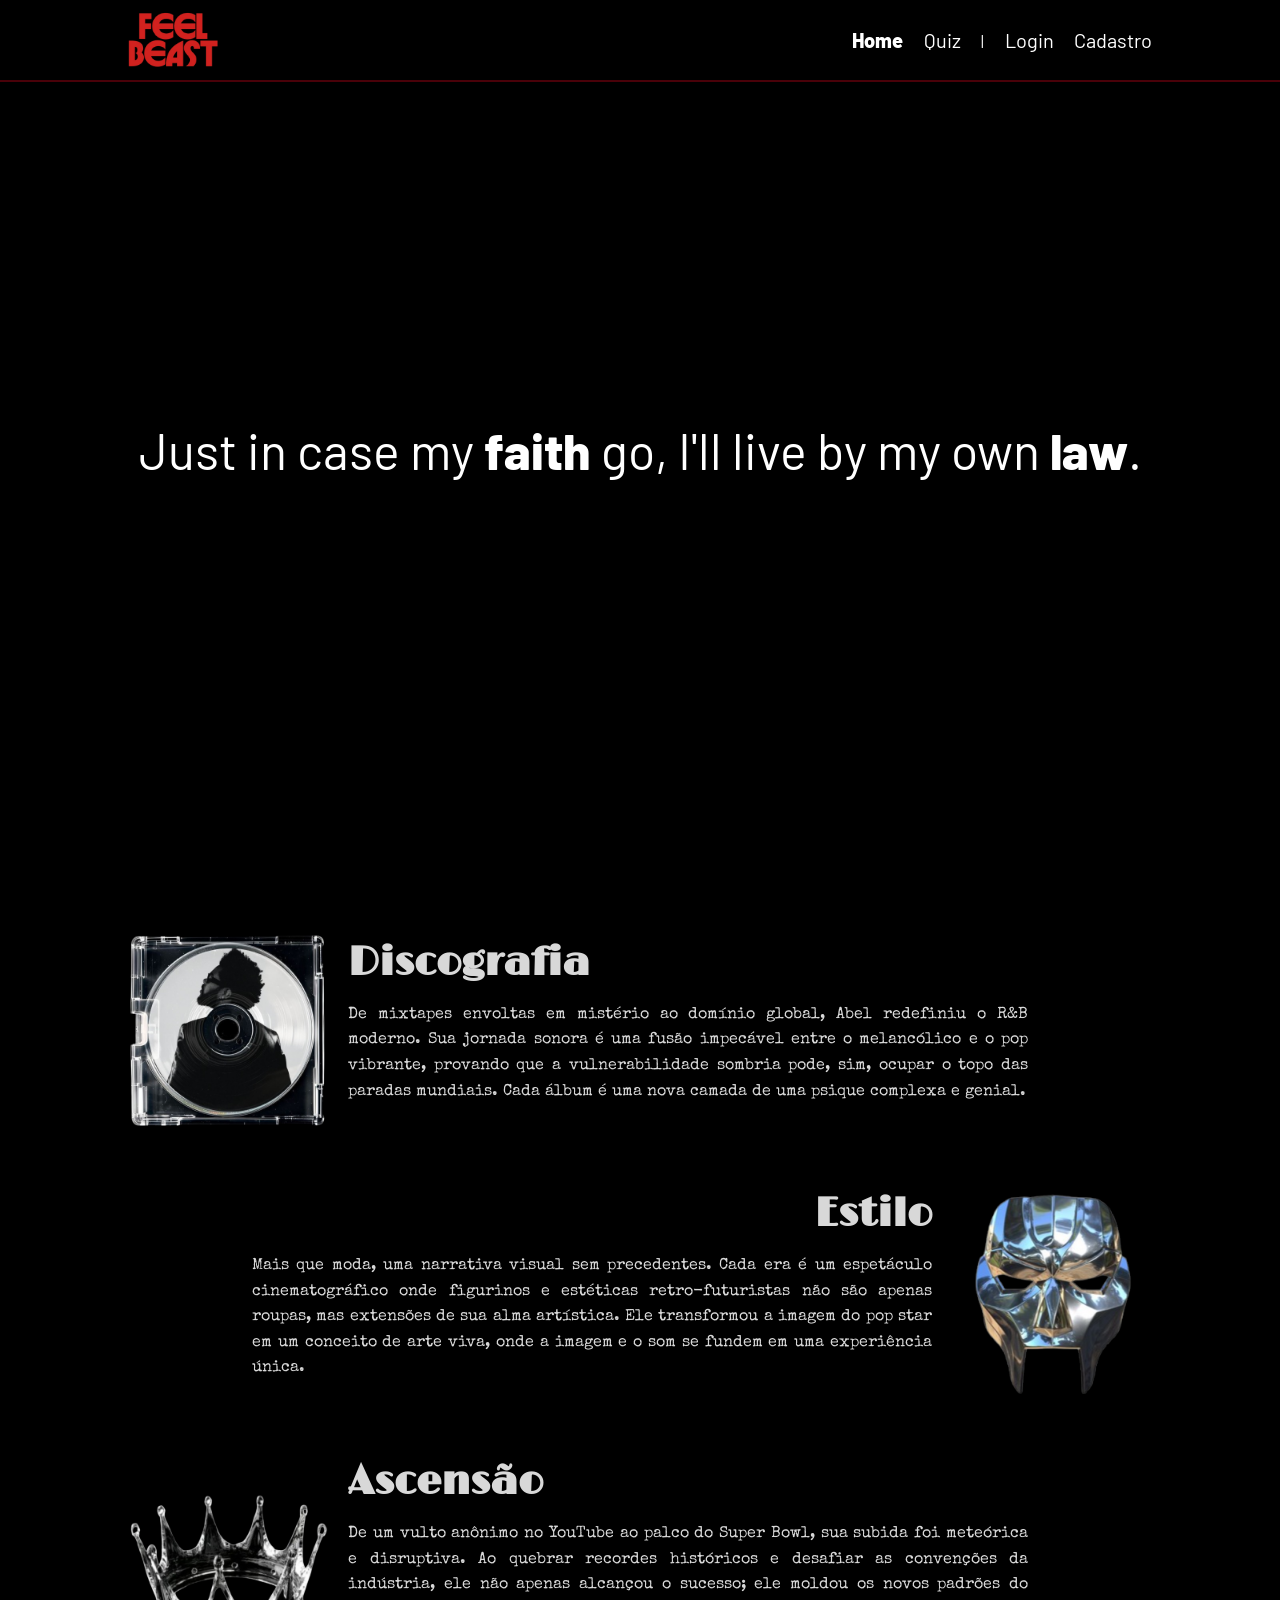
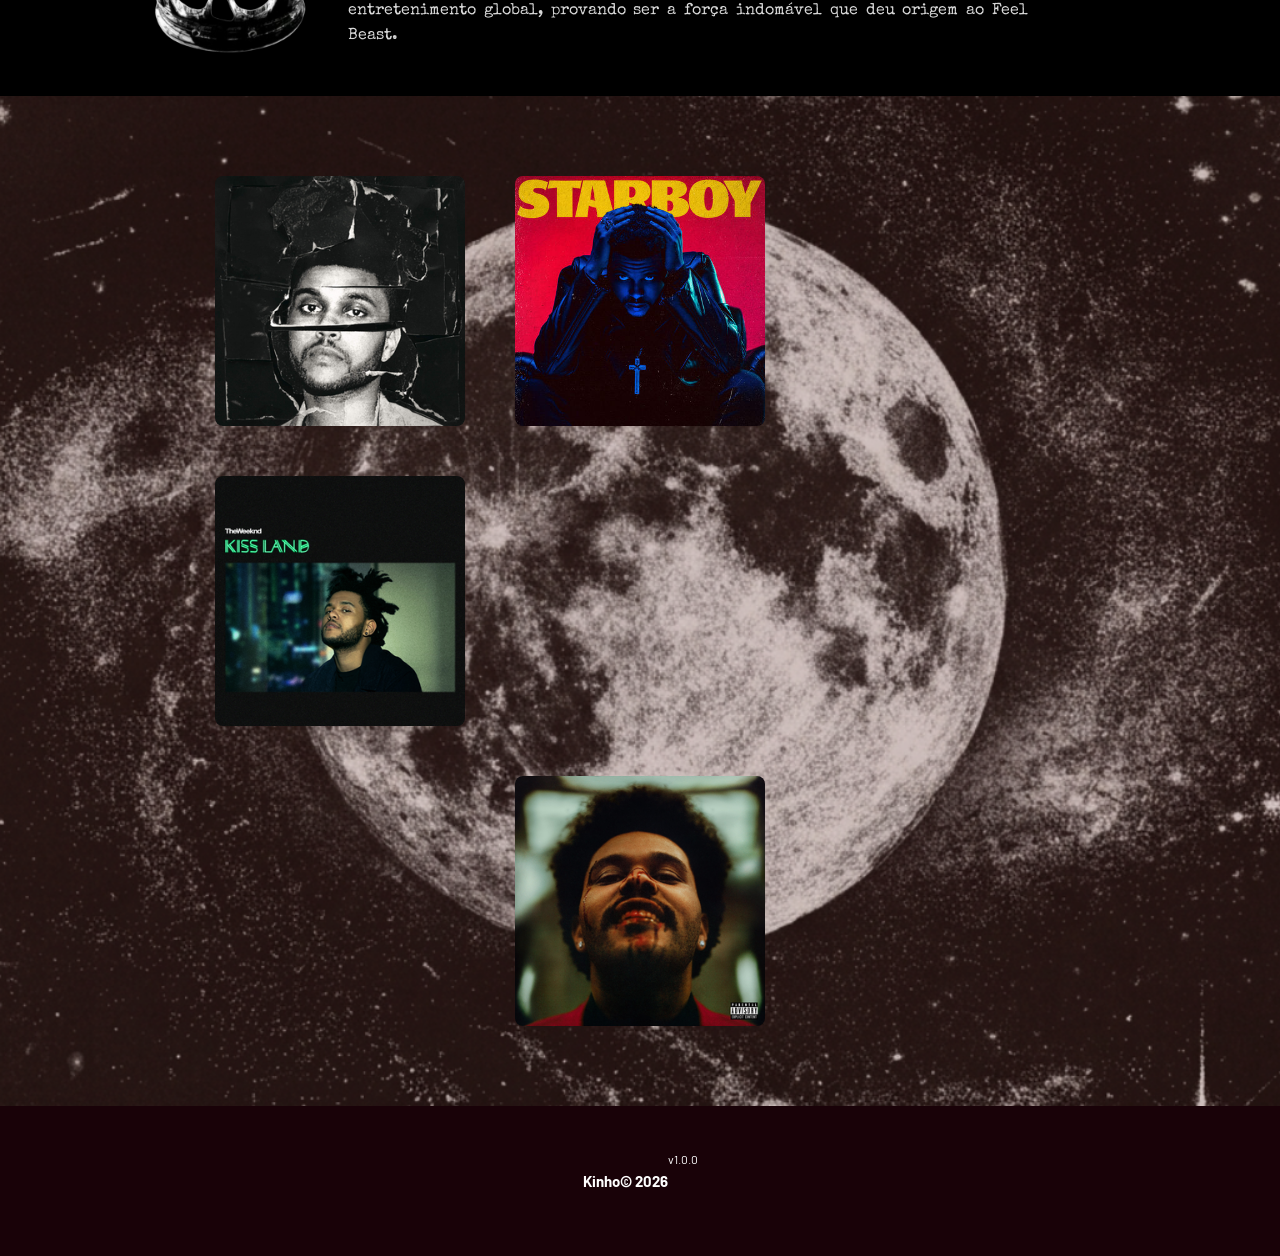
==== commit d508b4af: "Alterando o CSS da HomePage, LoginPage e CadastroPage" ====
--- a/public/index.html
+++ b/public/index.html
@@ -50,27 +50,27 @@
           <img src="assets/imgs/disc.png">
           <div class="info">
             <h4>Discografia</h4>
-            <p>Lorem ipsum, dolor sit amet consectetur adipisicing elit. Et, quas cupiditate asperiores provident magnam
-              vitae illum iusto fugiat atque deleniti nulla sed iure suscipit, laborum, aliquid accusantium cum dicta
-              minima.</p>
+            <p>De mixtapes envoltas em mistério ao domínio global, Abel redefiniu o R&B moderno. Sua jornada sonora é 
+              uma fusão impecável entre o melancólico e o pop vibrante, provando que a vulnerabilidade sombria pode, sim,
+               ocupar o topo das paradas mundiais. Cada álbum é uma nova camada de uma psique complexa e genial.</p>
           </div>
         </div>
         <div class="box box2">
           <img src="assets/imgs/mask.png">
           <div class="info info2">
             <h4>Estilo</h4>
-            <p>Lorem ipsum, dolor sit amet consectetur adipisicing elit. Et, quas cupiditate asperiores provident magnam
-              vitae illum iusto fugiat atque deleniti nulla sed iure suscipit, laborum, aliquid accusantium cum dicta
-              minima.</p>
+            <p>Mais que moda, uma narrativa visual sem precedentes. Cada era é um espetáculo cinematográfico onde figurinos
+               e estéticas retro-futuristas não são apenas roupas, mas extensões de sua alma artística. Ele transformou a 
+               imagem do pop star em um conceito de arte viva, onde a imagem e o som se fundem em uma experiência única.</p>
           </div>
         </div>
         <div class="box box3">
           <img src="assets/imgs/straightcrown-removebg-preview.png">
           <div class="info">
             <h4>Ascensão</h4>
-            <p>Lorem ipsum, dolor sit amet consectetur adipisicing elit. Et, quas cupiditate asperiores provident magnam
-              vitae illum iusto fugiat atque deleniti nulla sed iure suscipit, laborum, aliquid accusantium cum dicta
-              minima.</p>
+            <p>De um vulto anônimo no YouTube ao palco do Super Bowl, sua subida foi meteórica e disruptiva. Ao quebrar 
+              recordes históricos e desafiar as convenções da indústria, ele não apenas alcançou o sucesso; ele moldou 
+              os novos padrões do entretenimento global, provando ser a força indomável que deu origem ao Feel Beast.</p>
           </div>
         </div>
       </div>
@@ -85,10 +85,9 @@
             <img src="../public/assets/imgs/madness.png" alt="">
           </div>
           <div class="atras">
-            <h4>Futuro Título</h4>
-            <p>Lorem ipsum, dolor sit amet consectetur adipisicing elit. Et, quas cupiditate asperiores provident magnam
-              vitae illum iusto fugiat atque deleniti nulla sed iure suscipit, laborum, aliquid accusantium cum dicta
-              minima.</p>
+            <h4>Caos Estético (2015)</h4>
+            <p>O momento em que o underground encontrou o topo do mundo. Uma mistura de batidas brutais com melodias
+              que definiram uma geração e consolidaram Abel como um gigante do pop.</p>
           </div>
         </div>
         <div class="bloco">
@@ -96,10 +95,9 @@
             <img src="../public/assets/imgs/starboy.png" alt="">
           </div>
           <div class="atras">
-            <h4>Futuro Título</h4>
-            <p>Lorem ipsum, dolor sit amet consectetur adipisicing elit. Et, quas cupiditate asperiores provident magnam
-              vitae illum iusto fugiat atque deleniti nulla sed iure suscipit, laborum, aliquid accusantium cum dicta
-              minima.</p>
+            <h4>Lenda Estelar (2016)</h4>
+            <p>A metamorfose completa sob as luzes de neon. Com influências do Daft Punk, este álbum transformou
+              The Weeknd em um ícone pop definitivo, inalcançável e onipresente.</p>
           </div>
         </div>
         <div class="bloco">
@@ -107,10 +105,9 @@
             <img src="../public/assets/imgs/mydear.jpeg" alt="">
           </div>
           <div class="atras">
-            <h4>Futuro Título</h4>
-            <p>Lorem ipsum, dolor sit amet consectetur adipisicing elit. Et, quas cupiditate asperiores provident magnam
-              vitae illum iusto fugiat atque deleniti nulla sed iure suscipit, laborum, aliquid accusantium cum dicta
-              minima.</p>
+            <h4>Sangue e Melancolia (2018)</h4>
+            <p>Um retorno cru e doloroso às raízes sombrias. Este projeto é um suspiro de tristeza intensamente
+              pessoal, servindo como uma ponte emocional antes da próxima grande era.</p>
           </div>
         </div>
         <div class="bloco">
@@ -118,10 +115,9 @@
             <img src="../public/assets/imgs/kissland.png" alt="">
           </div>
           <div class="atras">
-            <h4>Futuro Título</h4>
-            <p>Lorem ipsum, dolor sit amet consectetur adipisicing elit. Et, quas cupiditate asperiores provident magnam
-              vitae illum iusto fugiat atque deleniti nulla sed iure suscipit, laborum, aliquid accusantium cum dicta
-              minima.</p>
+            <h4>Horror em Tóquio (2013)</h4>
+            <p>Uma jornada cinematográfica por um mundo de isolamento e luzes psicodélicas. Aqui, o R&B encontra
+              a estética cyberpunk em um cenário de medo e fascinação.</p>
           </div>
         </div>
         <div class="bloco">
@@ -129,10 +125,9 @@
             <img src="../public/assets/imgs/hurry.jpeg" alt="">
           </div>
           <div class="atras">
-            <h4>Futuro Título</h4>
-            <p>Lorem ipsum, dolor sit amet consectetur adipisicing elit. Et, quas cupiditate asperiores provident magnam
-              vitae illum iusto fugiat atque deleniti nulla sed iure suscipit, laborum, aliquid accusantium cum dicta
-              minima.</p>
+            <h4>O Renascimento (2025/26)</h4>
+            <p>O capítulo final da trilogia atual. Uma promessa de conclusão e uma nova luz surgindo para o
+              "Beast", encerrando o ciclo iniciado no After Hours com grandiosidade.</p>
           </div>
         </div>
         <div class="bloco">
@@ -140,10 +135,9 @@
             <img src="../public/assets/imgs/echoes.png" alt="">
           </div>
           <div class="atras">
-            <h4>Futuro Título</h4>
-            <p>Lorem ipsum, dolor sit amet consectetur adipisicing elit. Et, quas cupiditate asperiores provident magnam
-              vitae illum iusto fugiat atque deleniti nulla sed iure suscipit, laborum, aliquid accusantium cum dicta
-              minima.</p>
+            <h4>Ecos da Noite (2011)</h4>
+            <p>A peça final da Trilogy original. Melodias angustiantes que ecoam o vazio de uma alma que,
+              mesmo no início da carreira, já narrava o lado obscuro da fama e do prazer.</p>
           </div>
         </div>
         <div class="bloco">
@@ -151,10 +145,9 @@
             <img class="capa" src="../public/assets/imgs/ballons.png" alt="">
           </div>
           <div class="atras">
-            <h4>Futuro Título</h4>
-            <p>Lorem ipsum, dolor sit amet consectetur adipisicing elit. Et, quas cupiditate asperiores provident magnam
-              vitae illum iusto fugiat atque deleniti nulla sed iure suscipit, laborum, aliquid accusantium cum dicta
-              minima.</p>
+            <h4>Onde Tudo Começou (2011)</h4>
+            <p>O mixtape que mudou o jogo para sempre. Misterioso e inovador, ele apresentou ao mundo
+              o som de Toronto: uma mistura de R&B, drogas e melancolia urbana.</p>
           </div>
         </div>
         <div class="bloco">
@@ -162,10 +155,9 @@
             <img src="../public/assets/imgs/afterhours.png" alt="">
           </div>
           <div class="atras">
-            <h4>Futuro Título</h4>
-            <p>Lorem ipsum, dolor sit amet consectetur adipisicing elit. Et, quas cupiditate asperiores provident magnam
-              vitae illum iusto fugiat atque deleniti nulla sed iure suscipit, laborum, aliquid accusantium cum dicta
-              minima.</p>
+            <h4>Alucinação em Vegas (2020)</h4>
+            <p>O terno vermelho e o sorriso de sangue. Uma viagem psicodélica pelos excessos de Las Vegas,
+              explorando a solidão, o arrependimento e a loucura da madrugada.</p>
           </div>
         </div>
         <div class="bloco">
@@ -173,10 +165,9 @@
             <img src="../public/assets/imgs/dawnfm.jpeg" alt="">
           </div>
           <div class="atras">
-            <h4>Futuro Título</h4>
-            <p>Lorem ipsum, dolor sit amet consectetur adipisicing elit. Et, quas cupiditate asperiores provident magnam
-              vitae illum iusto fugiat atque deleniti nulla sed iure suscipit, laborum, aliquid accusantium cum dicta
-              minima.</p>
+            <h4>Rádio do Purgatório (2022)</h4>
+            <p>Uma transição espiritual guiada pela batida dos anos 80. A rádio que toca no fim do túnel
+              para quem busca a redenção antes que o sol finalmente apareça.</p>
           </div>
         </div>
       </div>
--- a/public/css/estilo.css
+++ b/public/css/estilo.css
@@ -142,15 +142,18 @@
 }
 
 .social p {
-  font-size: 20px;
+  font-size: 16px;
+  line-height: 1.6;
+  color: #d8d8d8;
+  /* Um cinza muito claro para não cansar a vista como o branco puro */
   text-align: justify;
-  color: white;
   font-family: "Special Elite", system-ui;
+
 }
 
 .social h4 {
   font-size: 40px;
-  color: white;
+  color: #d8d8d8;
   font-family: "Limelight", sans-serif;
   margin: 0;
 
@@ -162,6 +165,7 @@
   align-items: center;
   max-width: 900px;
   gap: 20px;
+  cursor: pointer;
 }
 
 .box2 {
@@ -184,69 +188,108 @@
   background-image: url('../assets/imgs/galaxy.png');
   background-size: cover;
   width: 100%;
-  /* height: 900px; */
-}
-
-.social2 .container {
-  .
-}
-
+
+  /* Adicione esta linha para criar o distanciamento em cima e embaixo */
+  padding: 80px 0;
+}
+
+
+
+
+
+
+
+
+
+/* O "pai" que segura os 9 cards */
 .blocos {
   display: flex;
-  padding: 50px 0px;
+  flex-wrap: wrap;
+  /* Permite que os cards pulem para a linha de baixo */
+  width: 900px;
+  /* Largura fixa para o bloco todo */
+  margin: 0 auto;
+  /* Centraliza a grid na página */
+  justify-content: center;
+  align-items: center;
   gap: 50px;
-  flex-wrap: wrap;
-  justify-content: space-between;
-}
-/*Rotação dos Albuns*/
-.blocos:hover{
-  
-}
-
-@keyframes album {
-  0% {
-    transform: rotateY(0deg);
-  }
-
-  50% {
-    transform: rotateY(180deg);
-  }
-}
-
-.bloco img{
-  border: 5px solid;
-  border-color: #4a0109;
-  border-radius: 10px;
-  background-color: #190208;
-  height: 200px;
-  width: 200px;
-  padding: 10px;
-  display: flex;
-  flex-direction: column;
-  align-items: center;
-}
-
-.capa, .atras {
+}
+
+.bloco {
   width: 200px;
   height: 200px;
-}
-
-.bloco .atras{
-    
-}
-
-.bloco h4 {
-  color: white;
-  font-size: 30px;
-  margin: 0px;
-  margin-bottom: 10px;
-}
-
-.bloco p {
-  color: white;
-  font-size: 15px;
-  margin: 0px;
-}
+  perspective: 1000px;
+  position: relative;
+  transition: transform 0.6s;
+  transform-style: preserve-3d;
+  padding: 25px;
+  cursor: pointer;
+}
+
+.bloco:hover {
+  transform: rotateY(180deg);
+}
+
+.capa,
+.atras {
+  position: absolute;
+  top: 0;
+  left: 0;
+  width: 100%;
+  /* Usa 100% do .bloco (200px) */
+  height: 100%;
+  /* Usa 100% do .bloco (200px) */
+  backface-visibility: hidden;
+  border-radius: 8px;
+}
+
+.capa img {
+  width: 100%;
+  height: 100%;
+  object-fit: cover;
+  /* Garante que a imagem preencha o card sem deformar */
+  border-radius: 8px;
+}
+
+.atras {
+  background-color: #4a0109;
+  border: outset 5px;
+  border-color: #190208;
+  color: #d8d8d8;
+  transform: rotateY(180deg);
+  display: flex;
+  align-items: center;
+  justify-content: center;
+  padding: 15px;
+  text-align: center;
+  box-sizing: border-box;
+  /* Impede que o padding aumente o tamanho final do card (importante!) */
+  flex-direction: column;
+}
+
+.atras h4 {
+  font-family: "Limelight", sans-serif;
+
+}
+
+.atras p {
+  font-family: "Special Elite", system-ui;
+}
+
+
+
+
+
+
+
+
+
+
+
+
+
+
+
 
 
 
@@ -279,16 +322,17 @@
   justify-content: center;
   align-items: center;
   height: 100%;
+  margin-top: 35px;
 }
 
 .card {
   width: 50%;
-  background-color: #e5e5e5;
+  background-color: #4a0109;
   border-radius: 10px;
   display: flex;
   align-items: center;
   justify-content: space-evenly;
-  color: palevioletred;
+  color: white;
   flex-direction: column;
   height: fit-content;
   padding: 20px 0;
@@ -313,7 +357,7 @@
 }
 
 .formulario input {
-  border: 2px solid #32b9cd;
+  border: 3px solid #190208;
   text-align: center;
   border-radius: 10px;
   margin: 0;
@@ -344,7 +388,7 @@
   font-weight: 600;
   font-size: 18px;
   color: #fff;
-  background-color: #ED145B;
+  background-color: #190208;
   width: 120px;
   height: 30px;
   align-self: center;
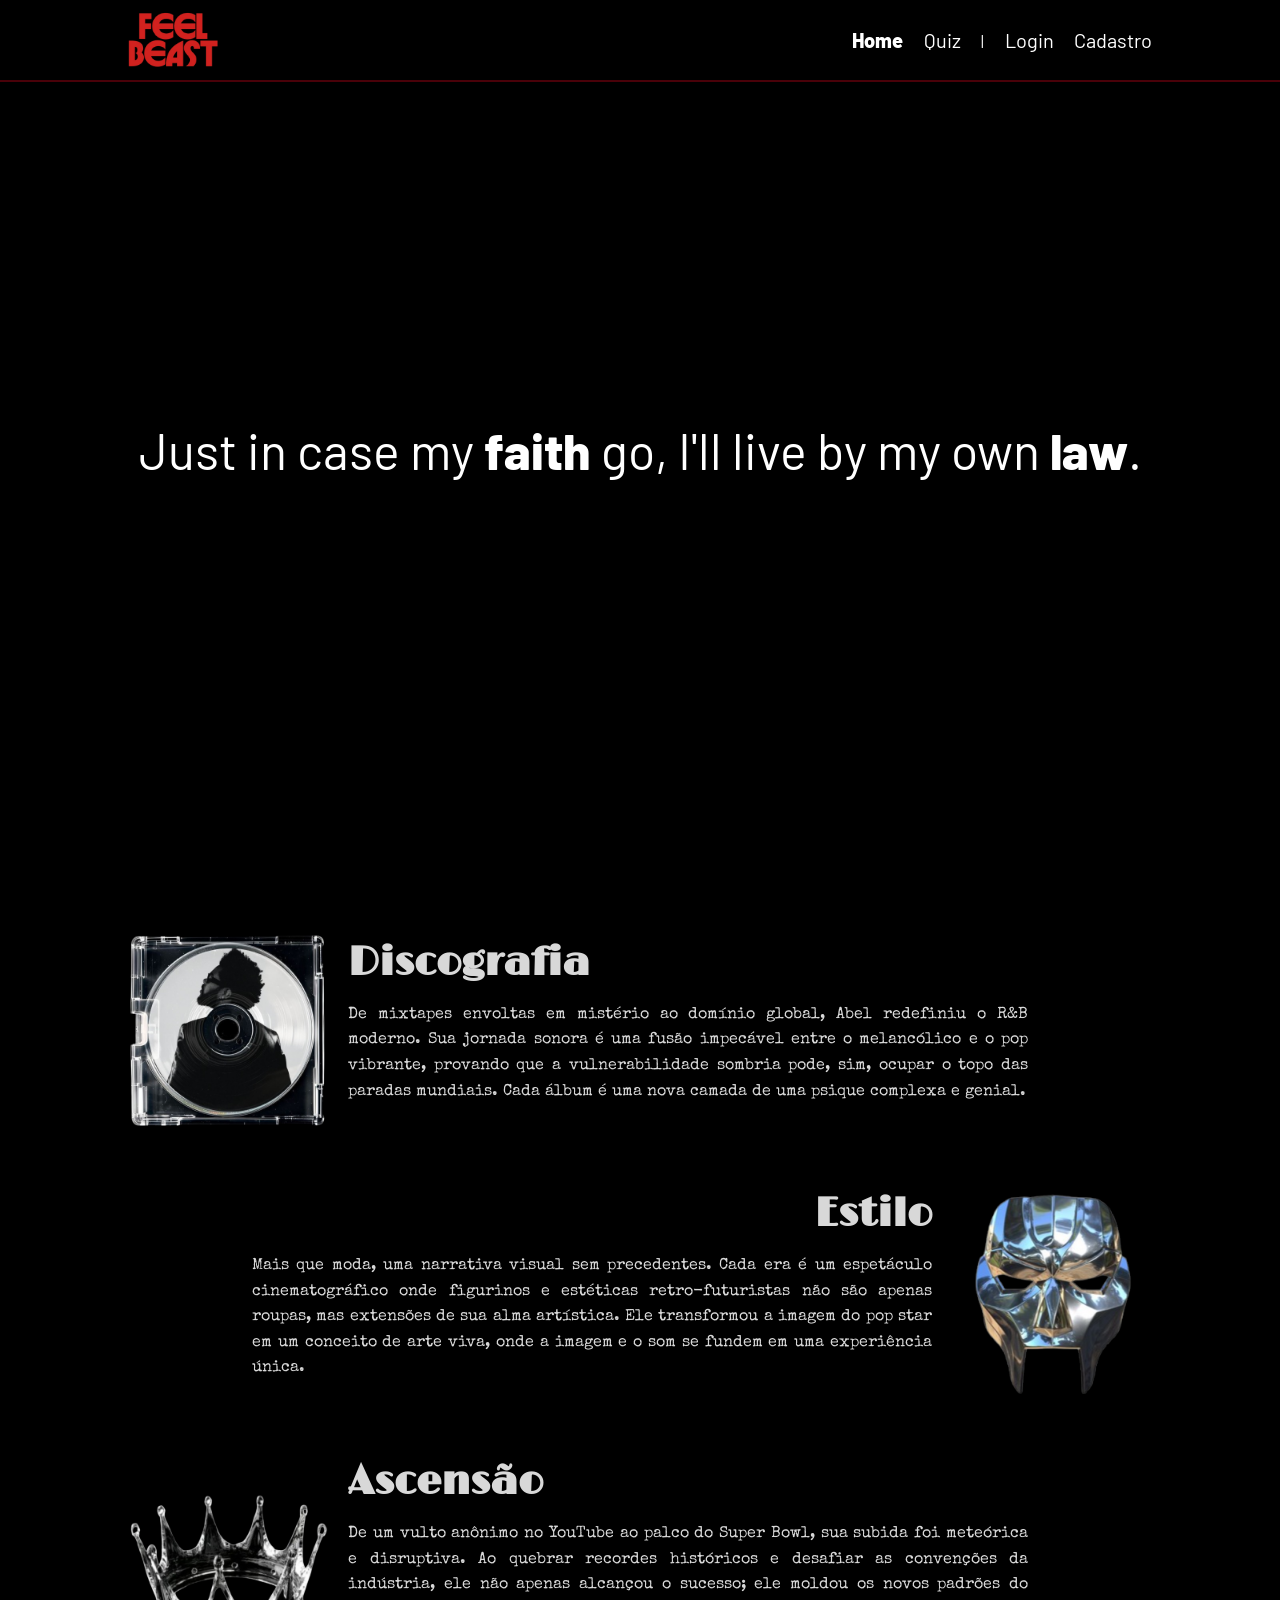
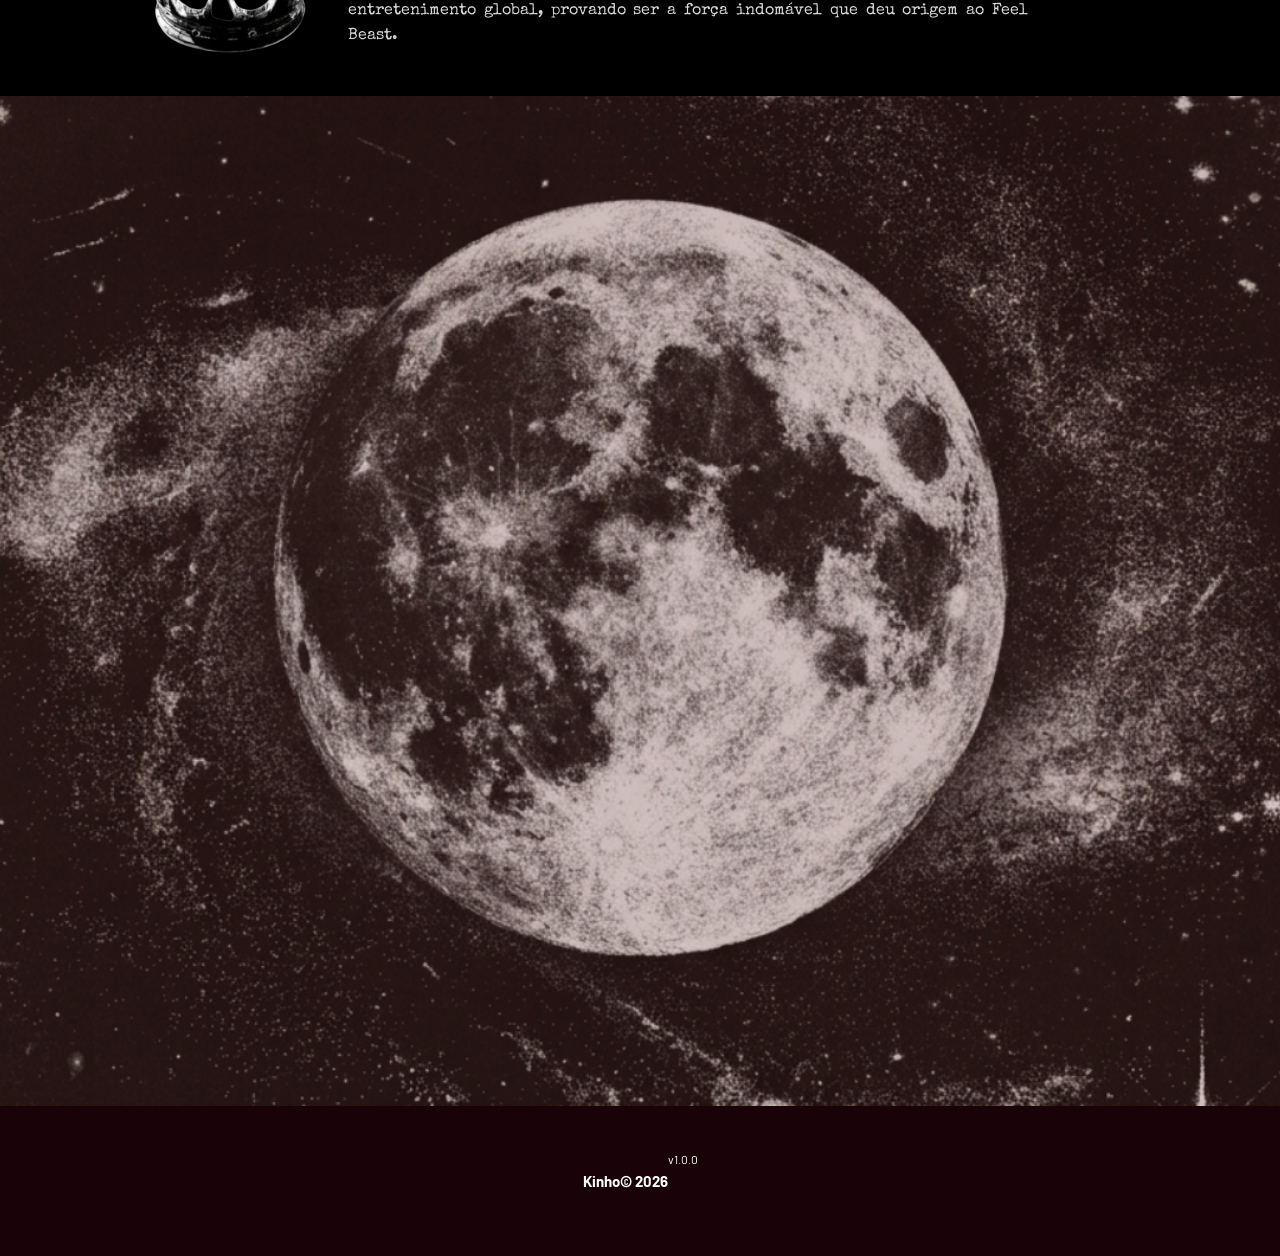
==== commit 82e7b1a4: "Alterando o CSS e o caminho das imagens" ====
--- a/public/index.html
+++ b/public/index.html
@@ -82,7 +82,7 @@
       <div class="blocos">
         <div class="bloco">
           <div class="capa">
-            <img src="../public/assets/imgs/madness.png" alt="">
+            <img src="assets/imgs/madness.png" alt="">
           </div>
           <div class="atras">
             <h4>Caos Estético (2015)</h4>
@@ -92,7 +92,7 @@
         </div>
         <div class="bloco">
           <div class="capa">
-            <img src="../public/assets/imgs/starboy.png" alt="">
+            <img src="assets/imgs/starboy.png" alt="">
           </div>
           <div class="atras">
             <h4>Lenda Estelar (2016)</h4>
@@ -102,7 +102,7 @@
         </div>
         <div class="bloco">
           <div class="capa">
-            <img src="../public/assets/imgs/mydear.jpeg" alt="">
+            <img src="assets/imgs/mydear.jpeg" alt="">
           </div>
           <div class="atras">
             <h4>Sangue e Melancolia (2018)</h4>
@@ -112,7 +112,7 @@
         </div>
         <div class="bloco">
           <div class="capa">
-            <img src="../public/assets/imgs/kissland.png" alt="">
+            <img src="assets/imgs/kissland.png" alt="">
           </div>
           <div class="atras">
             <h4>Horror em Tóquio (2013)</h4>
@@ -122,7 +122,7 @@
         </div>
         <div class="bloco">
           <div class="capa">
-            <img src="../public/assets/imgs/hurry.jpeg" alt="">
+            <img src="assets/imgs/hurry.jpeg" alt="">
           </div>
           <div class="atras">
             <h4>O Renascimento (2025/26)</h4>
@@ -132,7 +132,7 @@
         </div>
         <div class="bloco">
           <div class="capa">
-            <img src="../public/assets/imgs/echoes.png" alt="">
+            <img src="assets/imgs/echoes.png" alt="">
           </div>
           <div class="atras">
             <h4>Ecos da Noite (2011)</h4>
@@ -142,7 +142,7 @@
         </div>
         <div class="bloco">
           <div class="capa">
-            <img class="capa" src="../public/assets/imgs/ballons.png" alt="">
+            <img src="assets/imgs/ballons.png" alt="">
           </div>
           <div class="atras">
             <h4>Onde Tudo Começou (2011)</h4>
@@ -152,7 +152,7 @@
         </div>
         <div class="bloco">
           <div class="capa">
-            <img src="../public/assets/imgs/afterhours.png" alt="">
+            <img src="assets/imgs/afterhours.png" alt="">
           </div>
           <div class="atras">
             <h4>Alucinação em Vegas (2020)</h4>
@@ -162,7 +162,7 @@
         </div>
         <div class="bloco">
           <div class="capa">
-            <img src="../public/assets/imgs/dawnfm.jpeg" alt="">
+            <img src="assets/imgs/dawnfm.jpeg" alt="">
           </div>
           <div class="atras">
             <h4>Rádio do Purgatório (2022)</h4>
--- a/public/css/estilo.css
+++ b/public/css/estilo.css
@@ -227,7 +227,9 @@
 }
 
 .bloco:hover {
-  transform: rotateY(180deg);
+  transform: rotateY(180deg) scale(1.2);
+  /* box-shadow: rgba(0, 0, 0, 0.4) 0 15px 10px; */
+  box-shadow: rgb(0, 0, 0) 0px 30px 80px 8px;
 }
 
 .capa,
@@ -313,7 +315,7 @@
 
 /* LOGIN */
 .login {
-  height: var(--tamanho-login);
+  height: 700px;
   background-image: url('../assets/imgs/banner.jpg');
   background-size: cover;
 }
@@ -418,19 +420,21 @@
 
 .card_erro {
   display: none;
-  background-color: #fff;
+  background-color: white;
   color: black;
-  width: 230px;
+  width: 250px;
   position: fixed;
-  border-radius: 4px;
-  border: #ED145B 3px solid;
+  border-radius: 10px;
+  border: darkred 3px solid;
   padding: 10px;
-  margin-right: 10%;
+  margin-right: 50px;
+  margin-top: 100px;
 }
 
 .card_erro #mensagem_erro {
   font-weight: 500;
   font-size: 20px;
+  font-family: "Special Elite", system-ui;
 }
 
 .formulario .tipo_campo {
@@ -466,14 +470,14 @@
 }
 
 .loading-div {
-  width: 50px;
+  width: 100px;
   margin: auto;
   display: none;
 }
 
 .loading-div img {
-  height: 50px;
-  width: 50px;
+  height: 100px;
+  width: 100px;
 }
 
 /* QUIZ */
